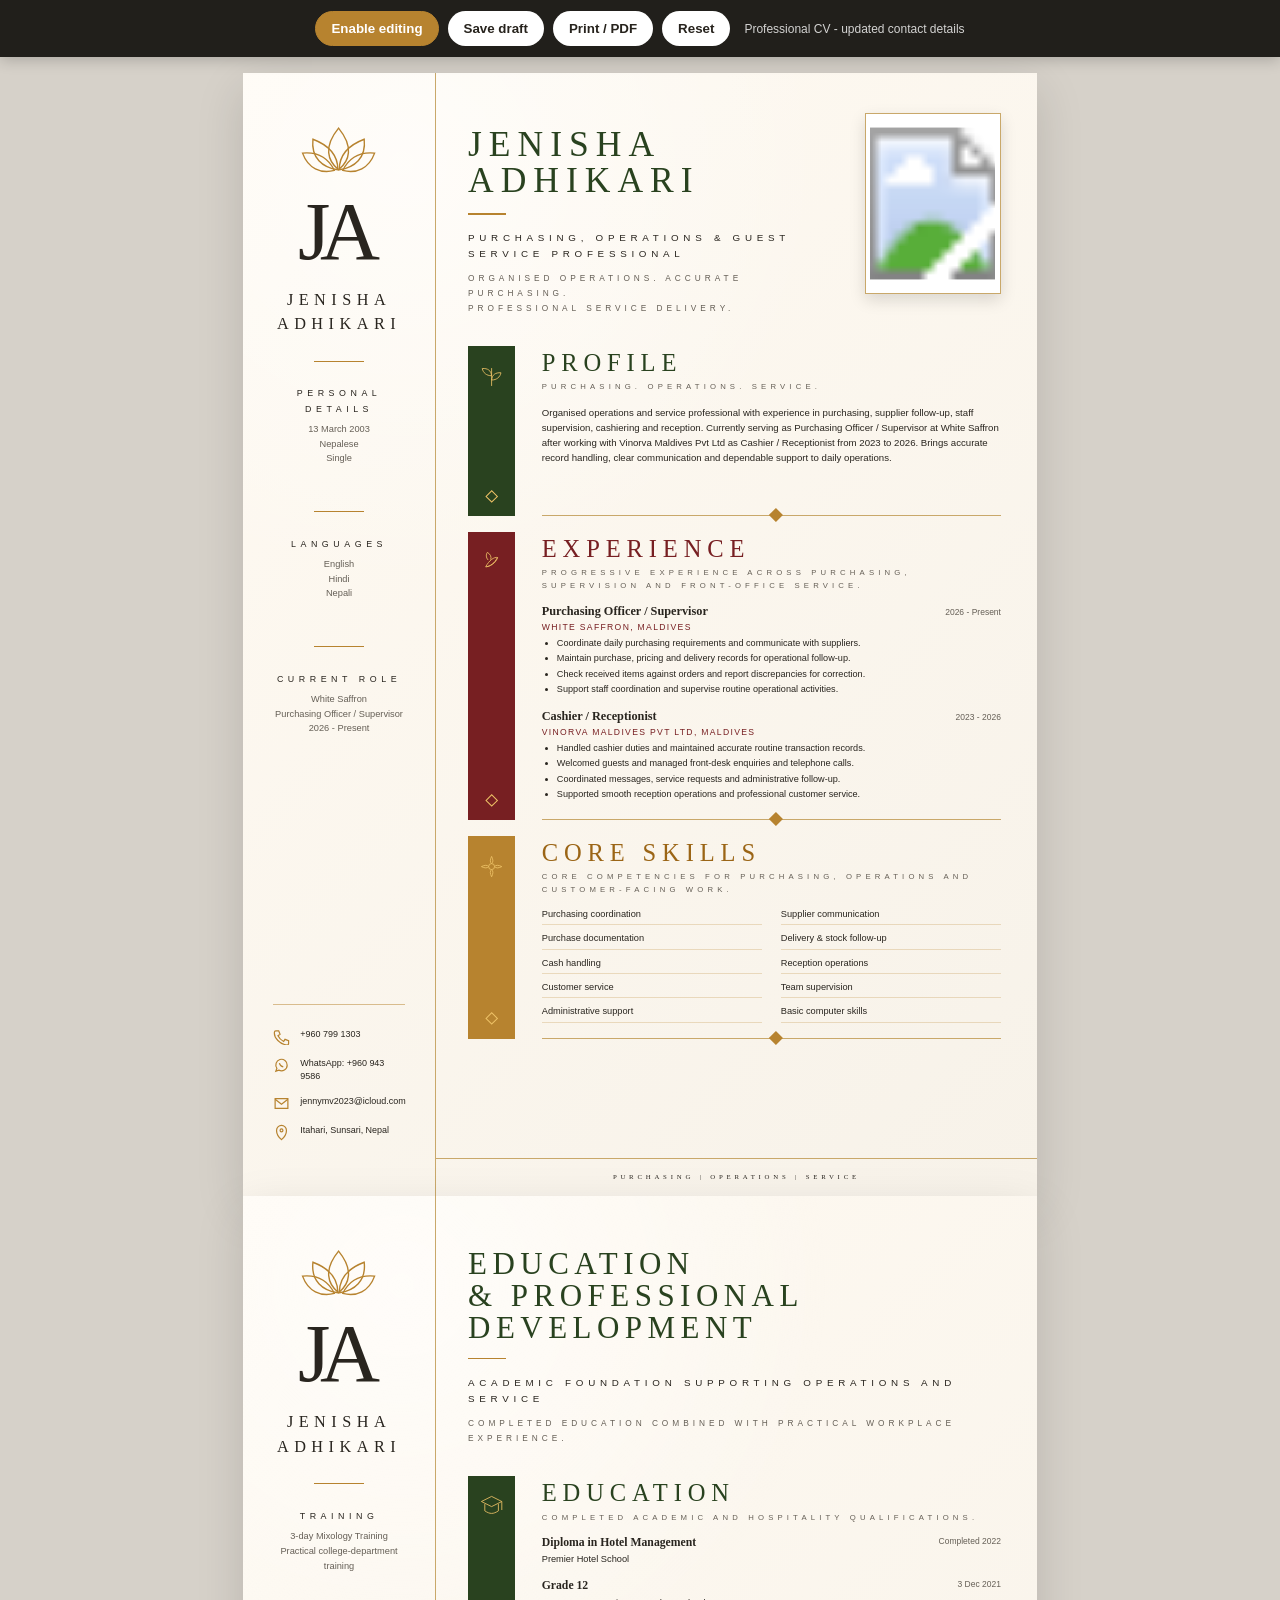
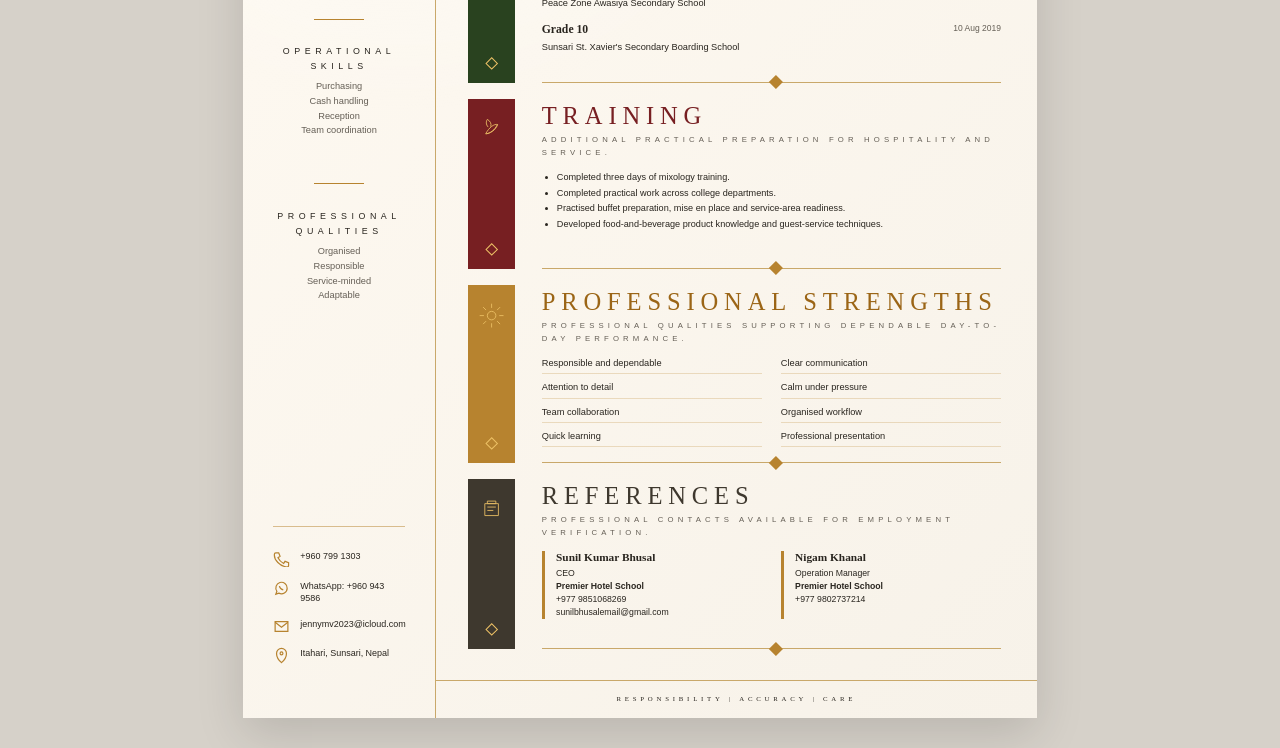
==== index.html @ 66d06be4 "Make corrected professional CV the only root site" ====
<!DOCTYPE html>
<html lang="en">
<head>
<meta charset="UTF-8">
<meta name="viewport" content="width=device-width, initial-scale=1.0">
<title>Jenisha Adhikari | Professional CV</title>
<style>html,body{margin:0;min-height:100%;background:#f7f2e9;font-family:Arial,Helvetica,sans-serif}.loading{min-height:100vh;display:grid;place-items:center;color:#29421f;font-weight:700;letter-spacing:.08em}.error{padding:24px;color:#771f22}</style>
</head>
<body>
<div class="loading" id="loading">Loading professional CV…</div>
<script>
(async()=>{
  try{
    const files=['assets/cv-part-00.b64','assets/cv-part-01.b64','assets/cv-part-02.b64','assets/cv-part-03.b64'];
    const parts=await Promise.all(files.map(async path=>{
      const response=await fetch(path+'?v=20260805',{cache:'no-store'});
      if(!response.ok) throw new Error('Unable to load '+path);
      return (await response.text()).trim();
    }));
    const binary=atob(parts.join(''));
    const bytes=Uint8Array.from(binary,char=>char.charCodeAt(0));
    const html=new TextDecoder('utf-8').decode(bytes);
    document.open();
    document.write(html);
    document.close();
  }catch(error){
    document.getElementById('loading').className='error';
    document.getElementById('loading').textContent='The CV could not be loaded. Please refresh the page.';
    console.error(error);
  }
})();
</script>
</body>
</html>
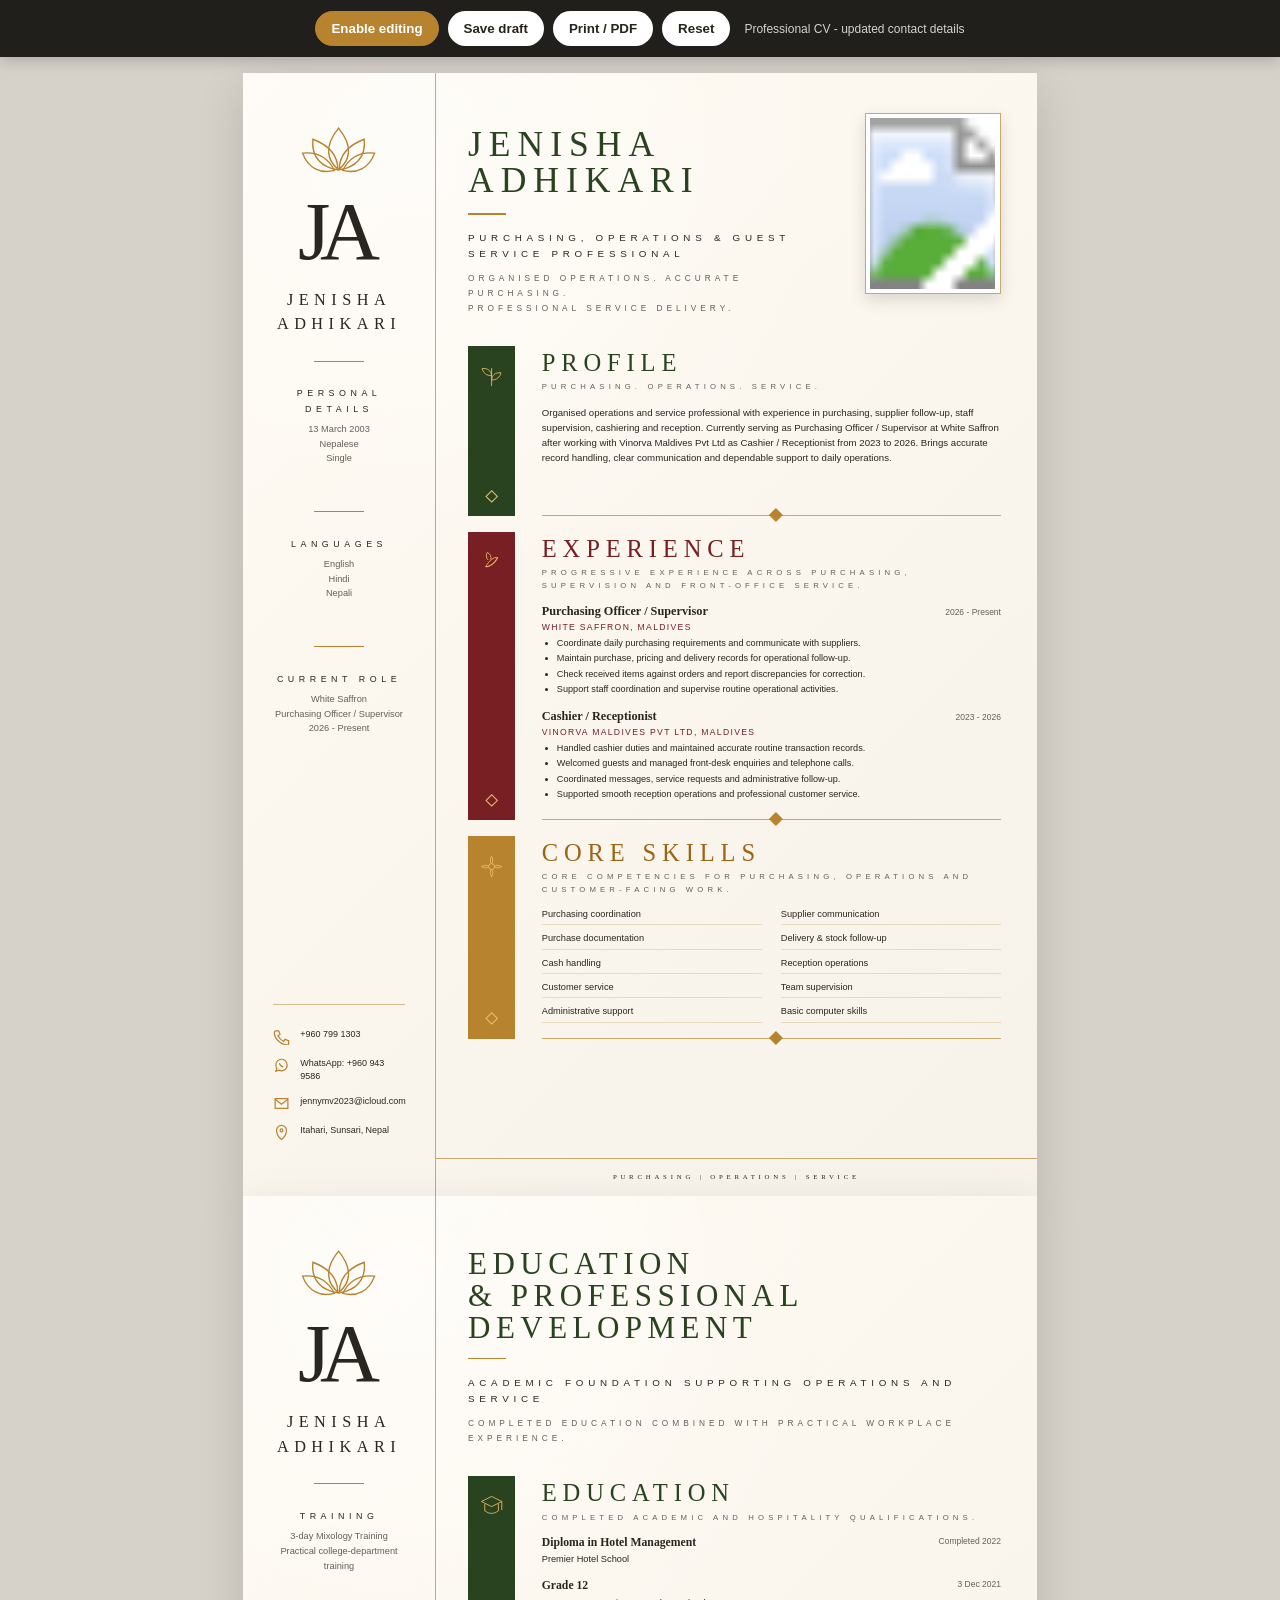
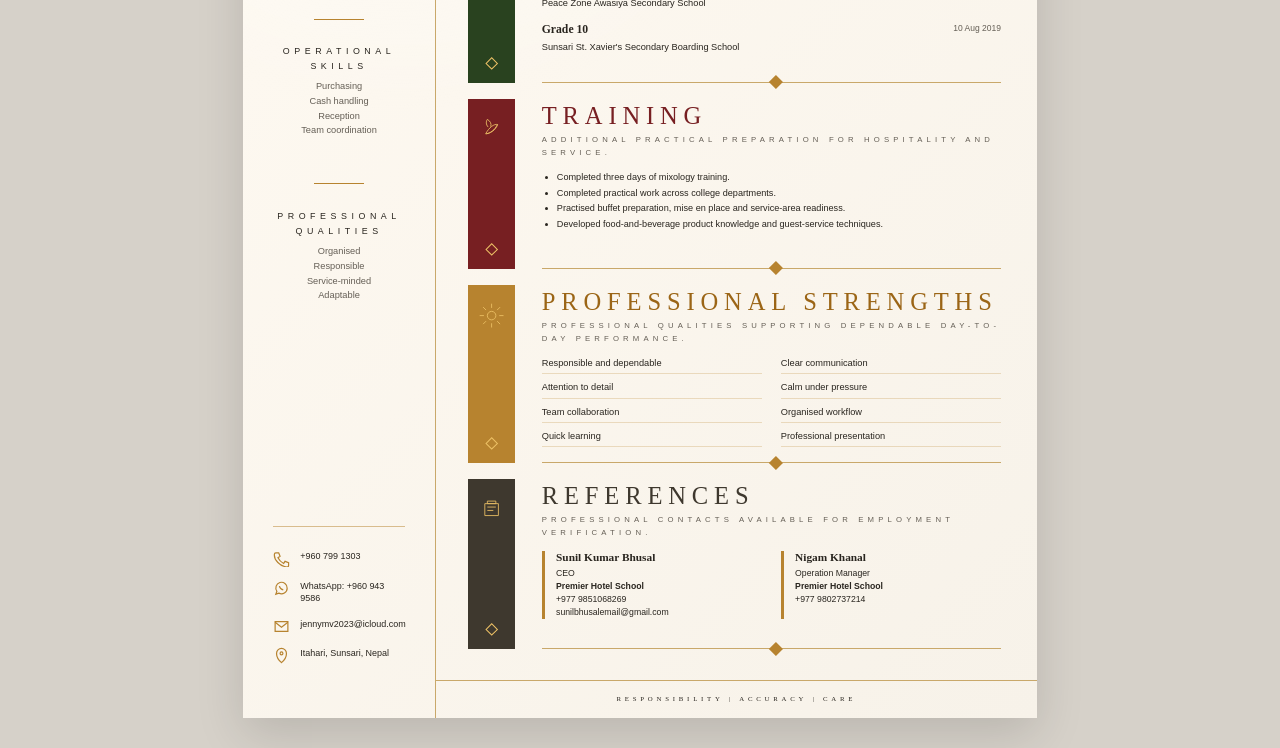
==== commit 6e6be823: "Force-load embedded profile photo in live CV" ====
--- a/index.html
+++ b/index.html
@@ -13,13 +13,14 @@
   try{
     const files=['assets/cv-part-00.b64','assets/cv-part-01.b64','assets/cv-part-02.b64','assets/cv-part-03.b64'];
     const parts=await Promise.all(files.map(async path=>{
-      const response=await fetch(path+'?v=20260805',{cache:'no-store'});
+      const response=await fetch(path+'?v=20260805-photo',{cache:'no-store'});
       if(!response.ok) throw new Error('Unable to load '+path);
       return (await response.text()).trim();
     }));
     const binary=atob(parts.join(''));
     const bytes=Uint8Array.from(binary,char=>char.charCodeAt(0));
-    const html=new TextDecoder('utf-8').decode(bytes);
+    const html=new TextDecoder('utf-8').decode(bytes)
+      .replace('assets/profile.svg','assets/profile.svg?v=20260805-photo');
     document.open();
     document.write(html);
     document.close();
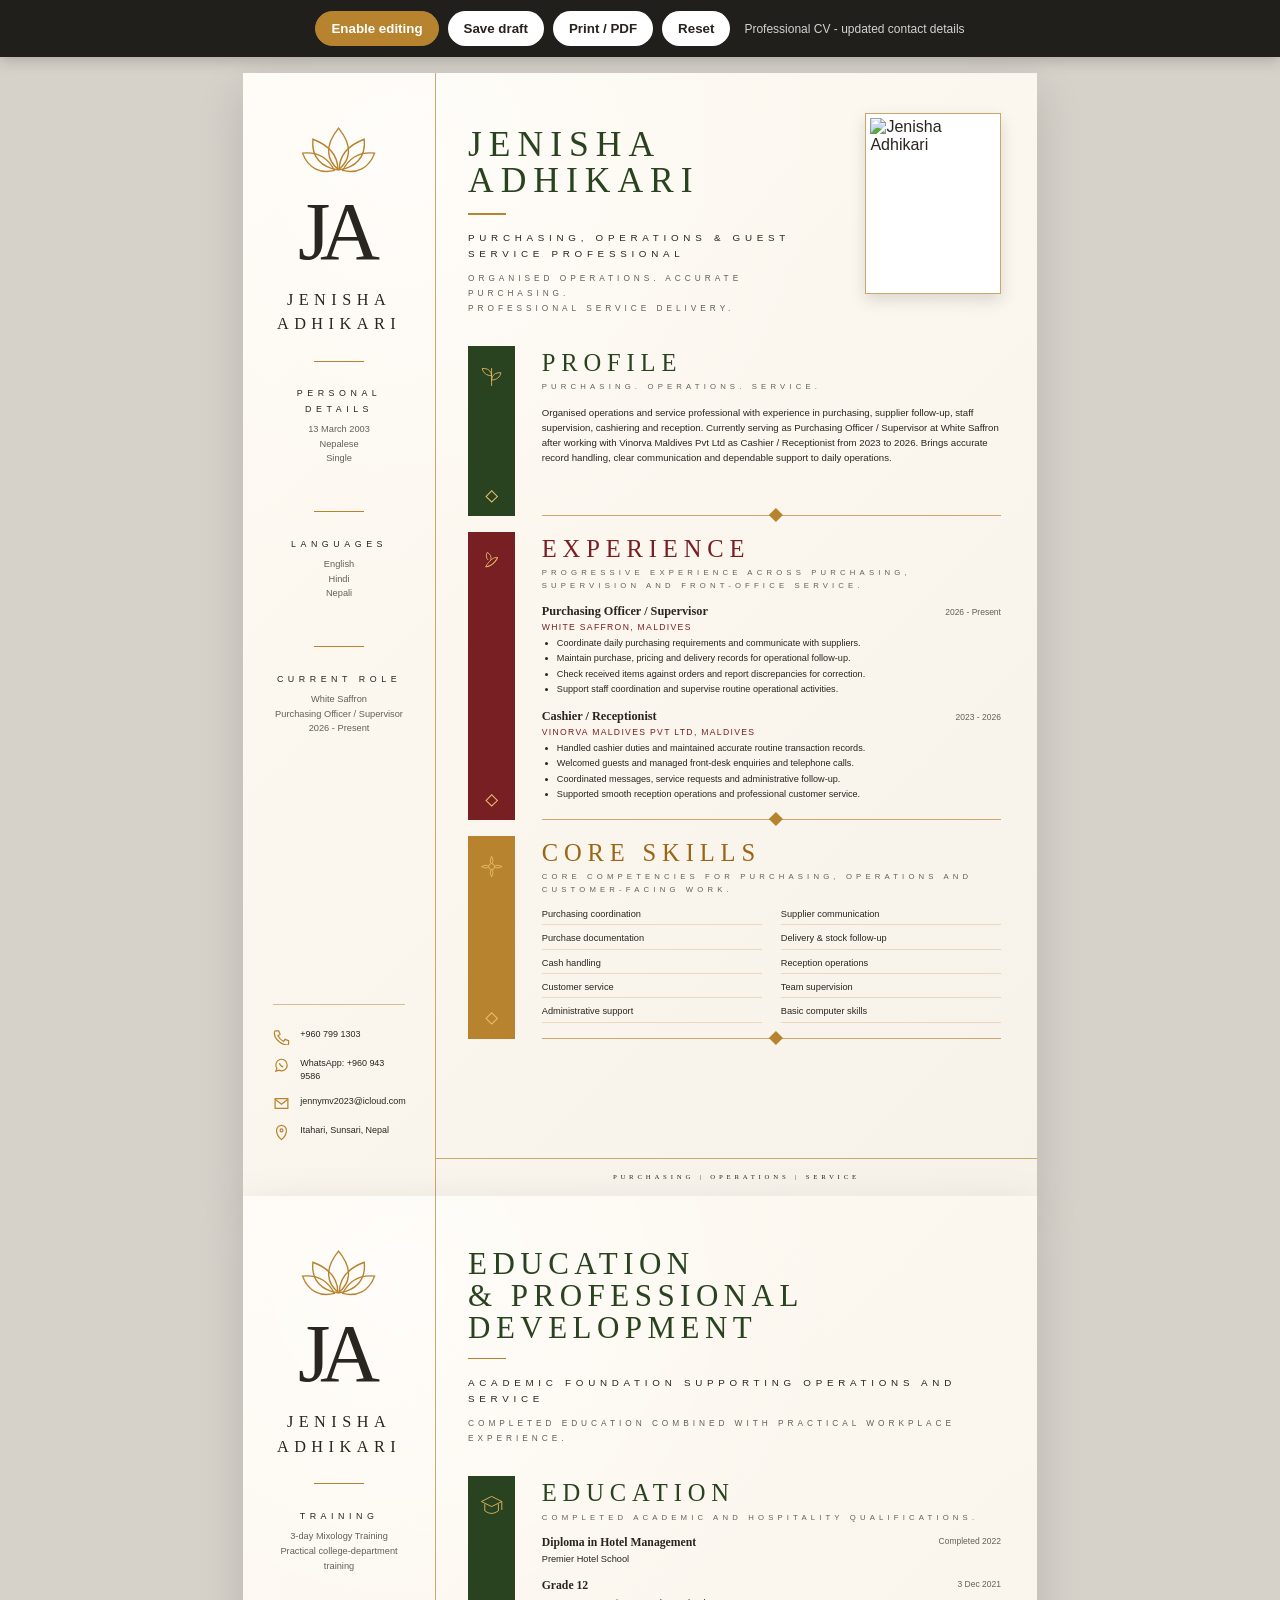
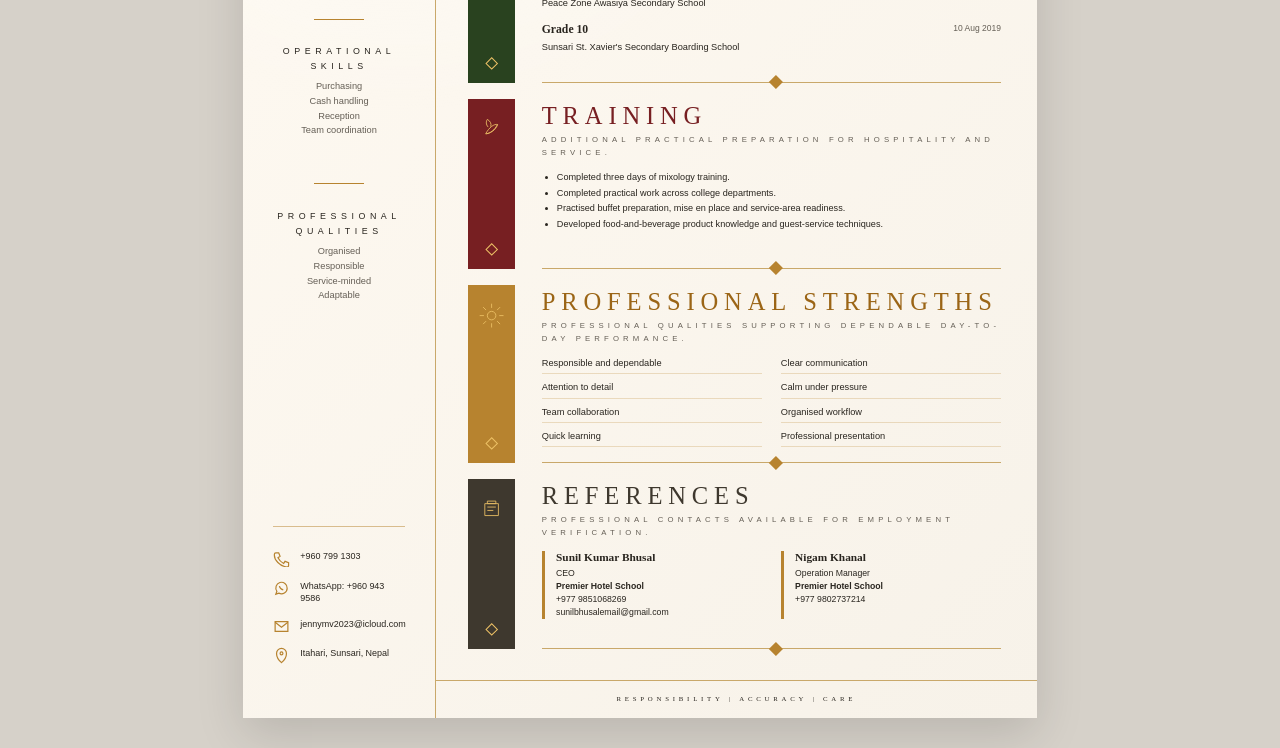
==== commit 36a0f3da: "Consolidate CV into one self-contained HTML file" ====
--- a/index.html
+++ b/index.html
@@ -1,35 +1,214 @@
 <!DOCTYPE html>
+
 <html lang="en">
 <head>
-<meta charset="UTF-8">
-<meta name="viewport" content="width=device-width, initial-scale=1.0">
+<meta charset="utf-8"/>
+<meta content="width=device-width, initial-scale=1.0" name="viewport"/>
 <title>Jenisha Adhikari | Professional CV</title>
-<style>html,body{margin:0;min-height:100%;background:#f7f2e9;font-family:Arial,Helvetica,sans-serif}.loading{min-height:100vh;display:grid;place-items:center;color:#29421f;font-weight:700;letter-spacing:.08em}.error{padding:24px;color:#771f22}</style>
+<style>
+  :root {
+    --paper:#f7f2e9;
+    --paper-light:#fffaf2;
+    --ink:#29251f;
+    --muted:#655f56;
+    --gold:#b7832f;
+    --green:#29421f;
+    --burgundy:#771f22;
+    --charcoal:#3e382e;
+    --line:#c9a86a;
+  }
+  *{box-sizing:border-box}
+  html,body{margin:0;background:#d6d1c9;color:var(--ink);font-family:Arial,Helvetica,sans-serif}
+  body{-webkit-print-color-adjust:exact;print-color-adjust:exact}
+  .toolbar{position:sticky;top:0;z-index:50;display:flex;align-items:center;justify-content:center;gap:9px;padding:11px;background:#211f1b;box-shadow:0 3px 14px #0003}
+  .toolbar button{border:1px solid #ffffff3b;border-radius:999px;background:#fff;color:#27231d;padding:9px 15px;font-weight:700;cursor:pointer}
+  .toolbar .primary{background:var(--gold);color:#fff;border-color:var(--gold)}
+  .toolbar .status{color:#fff;font-size:12px;opacity:.8;margin-left:5px}
+  .document{width:210mm;margin:16px auto 30px}
+  .page{width:210mm;height:297mm;overflow:hidden;position:relative;display:grid;grid-template-columns:51mm 1fr;background:radial-gradient(circle at 20% 8%,#fff9 0,transparent 35%),linear-gradient(135deg,var(--paper-light),var(--paper));box-shadow:0 16px 45px #0002;page-break-after:always}
+  .page:last-child{page-break-after:auto}
+  .sidebar{height:297mm;border-right:.35mm solid var(--line);padding:13mm 7.8mm 11mm;display:flex;flex-direction:column}
+  .lotus{width:22mm;height:15mm;margin:0 auto 4mm;color:var(--gold)}
+  .monogram{font-family:Georgia,'Times New Roman',serif;text-align:center;font-size:22mm;line-height:.9;letter-spacing:-2.7mm;margin-left:-2.7mm}
+  .side-name{margin-top:5mm;text-align:center;font-family:Georgia,'Times New Roman',serif;font-size:4.3mm;line-height:1.5;letter-spacing:1.45mm}
+  .side-rule{height:.25mm;width:13mm;background:var(--gold);margin:6.5mm auto}
+  .side-block{text-align:center;margin-bottom:5.5mm}
+  .side-title{font-size:2.35mm;text-transform:uppercase;letter-spacing:1.2mm;line-height:1.7}
+  .side-copy{margin-top:1.4mm;font-size:2.45mm;line-height:1.58;color:var(--muted);overflow-wrap:anywhere}
+  .contact{margin-top:auto;border-top:.25mm solid #b7832f80;padding-top:6mm}
+  .contact-row{display:grid;grid-template-columns:5.5mm 1fr;gap:1.8mm;align-items:start;margin-bottom:3.3mm;font-size:2.38mm;line-height:1.42}
+  .contact-row svg{width:4.5mm;height:4.5mm;color:var(--gold)}
+  .main{padding:10.5mm 9.5mm 12mm 8.5mm}
+  .hero{display:grid;grid-template-columns:1fr 36mm;gap:7mm;align-items:start;margin-bottom:6mm}
+  .name{margin:3.5mm 0 2mm;font-family:Georgia,'Times New Roman',serif;font-size:9.4mm;line-height:1.02;letter-spacing:1.85mm;text-transform:uppercase;color:var(--green);font-weight:400}
+  .hero-rule{width:10mm;height:.3mm;background:var(--gold);margin:4mm 0}
+  .title{font-size:2.6mm;line-height:1.7;letter-spacing:1.25mm;text-transform:uppercase}
+  .tagline{font-size:2.2mm;line-height:1.75;letter-spacing:1.05mm;text-transform:uppercase;color:var(--muted)}
+  .photo-wrap{width:36mm;height:48mm;padding:1.2mm;background:#fff;border:.3mm solid var(--line);box-shadow:0 1.5mm 4mm #0002}
+  .photo{width:100%;height:100%;object-fit:cover;object-position:center top;display:block}
+  .section{display:grid;grid-template-columns:12.5mm 1fr;gap:7mm;margin-bottom:4.2mm}
+  .band{min-height:45mm;display:flex;justify-content:center;align-items:flex-start;padding-top:4.5mm;position:relative}
+  .band.green{background:var(--green)}.band.red{background:var(--burgundy)}.band.gold{background:var(--gold)}.band.charcoal{background:var(--charcoal)}
+  .band svg{width:7.2mm;height:7.2mm;color:#edc166}
+  .diamond{position:absolute;bottom:4mm;width:2.5mm;height:2.5mm;border:.35mm solid #edc166;transform:rotate(45deg)}
+  .section-content{position:relative;padding:1mm 0 4mm;border-bottom:.25mm solid var(--line)}
+  .section-content:after{content:'';position:absolute;left:50%;bottom:-1.35mm;width:2.6mm;height:2.6mm;background:var(--gold);transform:rotate(45deg)}
+  .section-title{margin:0 0 1.5mm;font-family:Georgia,'Times New Roman',serif;font-size:6.5mm;font-weight:400;line-height:1.05;letter-spacing:1.55mm;text-transform:uppercase;color:var(--burgundy)}
+  .section.green .section-title{color:var(--green)}.section.gold .section-title{color:#9b6516}.section.charcoal .section-title{color:var(--charcoal)}
+  .section-sub{margin:0 0 3mm;font-size:2.05mm;line-height:1.65;letter-spacing:1.1mm;text-transform:uppercase;color:var(--muted)}
+  .body-copy{margin:0;font-size:2.55mm;line-height:1.56}
+  .job{margin-bottom:3.4mm;break-inside:avoid}
+  .job:last-child{margin-bottom:0}
+  .job-head{display:flex;justify-content:space-between;align-items:baseline;gap:4mm;margin-bottom:.7mm}
+  .job-title{font-family:Georgia,'Times New Roman',serif;font-size:3.25mm;font-weight:700}
+  .job-date{font-size:2.25mm;white-space:nowrap;color:var(--muted)}
+  .job-place{margin-bottom:1.3mm;font-size:2.28mm;letter-spacing:.35mm;text-transform:uppercase;color:var(--burgundy)}
+  ul{margin:0;padding-left:4mm}
+  .job li,.clean-list li{font-size:2.42mm;line-height:1.47;margin-bottom:.55mm}
+  .skills{display:grid;grid-template-columns:1fr 1fr;gap:1.9mm 5mm}
+  .skill{font-size:2.45mm;line-height:1.3;padding-bottom:1.1mm;border-bottom:.2mm solid #b7832f40}
+  .education{display:grid;grid-template-columns:1fr auto;gap:1.2mm 4mm;margin-bottom:3.4mm;break-inside:avoid}
+  .education h3{margin:0;font-family:Georgia,'Times New Roman',serif;font-size:3.1mm}
+  .education .meta{font-size:2.25mm;color:var(--muted);white-space:nowrap}
+  .education p{grid-column:1/-1;margin:0;font-size:2.45mm;line-height:1.45}
+  .reference{display:grid;grid-template-columns:1fr 1fr;gap:5mm}
+  .ref-card{border-left:.8mm solid var(--gold);padding-left:3mm;break-inside:avoid}
+  .ref-card h3{font-family:Georgia,'Times New Roman',serif;font-size:3mm;margin:0 0 1mm}
+  .ref-card p{font-size:2.3mm;line-height:1.48;margin:0}
+  .footer{position:absolute;left:51mm;right:0;bottom:0;height:10mm;border-top:.25mm solid var(--line);display:flex;align-items:center;justify-content:center;font-family:Georgia,'Times New Roman',serif;font-size:2.15mm;letter-spacing:1.5mm;text-transform:uppercase}
+  [contenteditable=true]{outline:.35mm dashed #b7832fb3;outline-offset:1mm;background:#fff3}
+  .preview-shell{width:100%;overflow:visible}
+  @media(max-width:900px){
+    html,body{overflow-x:hidden}
+    .toolbar{justify-content:flex-start;gap:6px;padding:8px;overflow-x:auto;overscroll-behavior-x:contain;-webkit-overflow-scrolling:touch}
+    .toolbar button{flex:0 0 auto;padding:8px 11px;font-size:12px;line-height:1.1;white-space:nowrap}
+    .toolbar .status{display:none}
+    .preview-shell{width:100%;overflow:hidden;padding:8px 0 18px}
+    .document{width:210mm;margin:0;transform-origin:top left}
+    .page{width:210mm;height:297mm;min-height:297mm;display:grid;grid-template-columns:51mm 1fr;overflow:hidden;box-shadow:0 8px 24px #0002}
+    .page + .page{margin-top:10mm}
+    .sidebar{height:297mm;border-right:.35mm solid var(--line);border-bottom:0;padding:13mm 7.8mm 11mm;display:flex;flex-direction:column}
+    .main{padding:10.5mm 9.5mm 12mm 8.5mm}
+    .hero{display:grid;grid-template-columns:1fr 36mm;gap:7mm;align-items:start;margin-bottom:6mm}
+    .page:nth-of-type(2) .hero{grid-template-columns:1fr}
+    .footer{position:absolute;left:51mm;right:0;bottom:0;height:10mm;padding:0}
+  }
+  @media(max-width:420px){.toolbar button{padding:7px 10px;font-size:11px}}
+  @page{size:A4;margin:0}
+  @media print{html,body{background:#fff}.toolbar{display:none!important}.preview-shell{height:auto!important;overflow:visible;padding:0}.document{width:210mm;margin:0;transform:none!important}.page{box-shadow:none;break-after:page}[contenteditable=true]{outline:none;background:transparent}}
+
+.page:nth-of-type(2) .name{font-size:8.2mm;letter-spacing:1.45mm;}
+
+@media print {
+  .document{width:210mm;margin:0}
+  .page{width:210mm;height:297mm;min-height:297mm;display:grid;grid-template-columns:51mm 1fr;overflow:hidden;box-shadow:none;break-after:page}
+  .page:last-child{break-after:auto}
+  .sidebar{height:297mm;border-right:.35mm solid var(--line);border-bottom:0;padding:13mm 7.8mm 11mm;display:flex;flex-direction:column}
+  .main{padding:10.5mm 9.5mm 12mm 8.5mm}
+  .hero{display:grid;grid-template-columns:1fr 36mm;gap:7mm;align-items:start;margin-bottom:6mm}
+  .page:nth-of-type(2) .hero{grid-template-columns:1fr}
+  .footer{position:absolute;left:51mm;right:0;bottom:0;height:10mm;padding:0;border-top:.25mm solid var(--line);display:flex;align-items:center;justify-content:center}
+}
+
+.footer{font-size:1.8mm;letter-spacing:1mm;white-space:nowrap;line-height:1;}
+@media print{.footer{font-size:1.8mm;letter-spacing:1mm;white-space:nowrap;line-height:1;}}
+</style>
 </head>
 <body>
-<div class="loading" id="loading">Loading professional CV…</div>
+<div class="toolbar">
+<button class="primary" id="editBtn">Enable editing</button>
+<button id="saveBtn">Save draft</button>
+<button id="printBtn">Print / PDF</button>
+<button id="resetBtn">Reset</button>
+<span class="status" id="status">Professional CV - updated contact details</span>
+</div>
+<div class="preview-shell" id="previewShell"><main class="document" id="cvDocument">
+<section class="page">
+<aside class="sidebar">
+<svg class="lotus" fill="none" stroke="currentColor" stroke-width="2" viewbox="0 0 120 80"><path d="M60 68C44 55 38 35 60 8c22 27 16 47 0 60Z"></path><path d="M59 68C37 65 20 51 23 24c24 9 36 25 36 44Z"></path><path d="M61 68c22-3 39-17 36-44-24 9-36 25-36 44Z"></path><path d="M54 69C34 74 16 66 8 44c21-2 37 7 46 25Z"></path><path d="M66 69c20 5 38-3 46-25-21-2-37 7-46 25Z"></path></svg>
+<div class="monogram">JA</div><div class="side-name">JENISHA<br/>ADHIKARI</div>
+<div class="side-rule"></div>
+<div class="side-block"><div class="side-title">Personal Details</div><div class="side-copy">13 March 2003<br/>Nepalese<br/>Single</div></div>
+<div class="side-rule"></div>
+<div class="side-block"><div class="side-title">Languages</div><div class="side-copy">English<br/>Hindi<br/>Nepali</div></div>
+<div class="side-rule"></div>
+<div class="side-block"><div class="side-title">Current Role</div><div class="side-copy">White Saffron<br/>Purchasing Officer / Supervisor<br/>2026 - Present</div></div>
+<div class="contact">
+<div class="contact-row"><svg fill="none" stroke="currentColor" stroke-width="1.7" viewbox="0 0 24 24"><path d="M4 4h4l2 5-3 2c2 4 4 6 8 8l2-3 5 2v4c0 1-1 2-2 2C10 23 1 14 2 6c0-1 1-2 2-2Z"></path></svg><span>+960 799 1303</span></div>
+<div class="contact-row"><svg fill="none" stroke="currentColor" stroke-width="1.7" viewbox="0 0 24 24"><path d="M20 11.5a8 8 0 0 1-11.8 7L4 20l1.5-4.1A8 8 0 1 1 20 11.5Z"></path><path d="M9 8.5c.7 3 2.5 4.8 5.5 5.5"></path></svg><span>WhatsApp: +960 943 9586</span></div>
+<div class="contact-row"><svg fill="none" stroke="currentColor" stroke-width="1.7" viewbox="0 0 24 24"><path d="M3 5h18v14H3z"></path><path d="m3 6 9 7 9-7"></path></svg><span>jennymv2023@icloud.com</span></div>
+<div class="contact-row"><svg fill="none" stroke="currentColor" stroke-width="1.7" viewbox="0 0 24 24"><path d="M12 22s7-6 7-13a7 7 0 1 0-14 0c0 7 7 13 7 13Z"></path><circle cx="12" cy="9" r="2"></circle></svg><span>Itahari, Sunsari, Nepal</span></div>
+</div>
+</aside>
+<div class="main">
+<header class="hero">
+<div><h1 class="name">Jenisha<br/>Adhikari</h1><div class="hero-rule"></div><div class="title">Purchasing, Operations &amp; Guest Service Professional</div><p class="tagline">Organised operations. Accurate purchasing.<br/>Professional service delivery.</p></div>
+<div class="photo-wrap"><img alt="Jenisha Adhikari" class="photo" src="[data-uri][... ELLIPSIZATION ...]zzzzzz7ZMwZJfgSWRbN31wU0TTzzzzYCB0kS3H7b0nHbAjWGxrgGT3TzZaEn1Q56HG59MPej6MAS9n3EML4fGV2XLGPm4A2srNlAKWjGlCV1aHX3EHNuHOhjJrUGQqAAtkjhG14mE0n01KSeefrcmJt9G8/niXmHgTHHkFQsB5Uf+KgJYPVs8HHnG1AgGnk018lQo5QcpZ6EM9WnW2GGUU1n2G088+ZbR/VNiNN8Hx0mX3//EACARAAMAAgIDAQEBAAAAAAAAAAABERAxITAgQVFAYVD/2gAIAQMBAT8Q/wAeP86Z6OGhK0hHn6E+vx41ohK2JNDQgkQrGk9i3yhjR96VcFr/AHKkJiQwQ2PBY0fdV1i0tjXsSoSyUWN0VrZsUkHx2pBDXsQhJEJg0QgljVo2S7K1ELY3GCXg3hrB/[base64]/cww2MaIcwGzg36JDZWY3Xe9zQQnhi5R6B/YR06NCY2Vxpfh4GFhYYh8F7/Ck3ogiGqSYhBkF4Pv1ItcjWISxTghEcYRYbtdqFIEiYuE8oYxo9i2HNH1oQhoQy+SwyEONYQnjPD2hDWJ4rExBpHhOiIhBUJ4fhBLFHhcnrti78SEIQmG4T+3SvFo6jkhedGyf08H1XHNPZfhcUZSjZNBb+BHBPaFh4RSYW7/E9DFCrNxILXz1f/8QAIBEBAQEAAgIDAQEBAAAAAAAAAQARECEwMSBAQVFhUP/aAAgBAgEBPxD/AI+PrqE+zTxCfv1HMDWXvUrg6n/OMRs51AGnnXDZX1BEA8G0iQeuAt8A083RiGHVqwe5B6ndhFDCe5P5erdb5fYjPU8rk1wIKaHoyZ6tvIWE9F7Tn47DKP7PTu6eT1h1e3JLOGWch6vW9N8npenBssssssk4KHUcPI+pe0lphSySOA202iw93rl0PIezL2Sl06C/iv1k8Nk/keheytfcB23aeQr1mh9yDvkYN6tjuAe4z9wfk9upDU+j++QChnmL2hhHqF/bXomOoRlSVEwYDy9B/YdyXZwExepWyHdjf55twhtnjbCOpR3Me7AXz4Rt4LLGy23iMPn6+QbH9zxAhsxYBBhnnAY3RcBB/btKFpJBdk9v0V3s4zh4YdH8+iuWjSMXa223Y/3gu3myMa34z2DLnXHdqxd1et8WXXL4S23vls+Awyz6gjT5Bt0fDLRJ4DwHA3cv5b8tukx4d57j8c+ZsMiR4JZxnyIN6u2fLqZ/ON43h43eQ4g8uhjdZZyfAg5483ZEllnGWcBbxmcHmzZtj02WxznCZn0hQZVj8DiA/ni//8QAKxABAAICAgIBAwQDAQEBAQAAAQARITFBUWFxgZGhwRBAsdFQ4fDxIDBw/9oACAEBAAE/EP8A+Z2QqyHa1CL7oUfWNhLYl+YylH1AUgcm/wASyX/i6OC1aDtlzxActoDnt6gKSZegB2MxTfQyPLs+ZUKFECBnVn8BFduZdjFVgp5aPtOZhm9vsxc2LsCdXdx0LO9D4YcIV2VfD+JT/DXLmc5haoZgRNmgxo1s31LpDWuD0H5hleQ2fiFbvwVAhMOVn6ErFbmlB+ZZABurwNG1yY+0ONf+GEg6fPtR4SjsNeYACOVQ8ZyfE4EYWN6P7QIEyPJL/wAFfiVgi22XnqAG1bUg82Qg2KKr7fzEUgftCb11vhe/c5ZYXa+7GAsd2iEgF2KxuUVA8n8ESCm3Jx9Y6rSAbV0XHfCmk/klkeopp+e4WJtUwfJG0MJ1U66SEwACqLt8kpMGGI3Q4l/4C6PUdvlspfDY0D/HJBXBiqbfnfuC4V2hUj3C8P7lbUKyMUZr8y4TVDBFFsvVstjPvRFDhdAz/Mt7nofmHFI6M3zKLK8DA+agh+0t2zdGfhiM0umoRjrb+JZOYq6+kYT5H/MMCZHDYHpOTwweOHmn8Xp8f4BmjQHYphej+Y6KQ1WnxzLW1mgY9WV5GmBdocAg+YIlYAdiu/ETJQcsLqrYda+5alb4vrzKn1CNe99015Y6qN1lUtUFcBmdTpNgRKUR2VCwPxiWLS+v9RRFw9PzPuBNkC92v+3DQoOOPQwQQqRniIX+9PIgoeVr+4/tleAHcXCnYofPMURk5yfSKtmONESvYN6frFsQhxskyCItYVLkUjFXx7gnFNYjAW2YI69XuBtqmM2UfARNyV8IQBH8GJou/WDGuAeSkjUV29kBxbfJKLHPSYoFzyeo/MazOZUrauUdL3L/AHeoP4qXC5a7hy3zOQ+IHMAbaeyUK7ihKn4iujmRdfLiIGuhdVf98Q6l9BVTC5vC46IN3BcHaiO0qJAoVtlmAtdxLVQWtvROKfgqF2vzSGWn1ajYmDZuMCqV2Yigq3vKgWl08rv5ltb60H9kRpqHwvcqGQYMrcZtnwen3Pn92VQHTzbz8S83jyZfmB6Pq9/MyrcYs/58ssyOgc/MRsH5NS2IL4WzHCetRYR55Lsl5yvdspWAcdxGw3KtPUIlZ9SmNHxp8wDsQ8Y3Nd2vwuNaFuRGXqbE3GaPuuc8nOwTDEcKKpe35v8AEC31Ln4jMSrzV5ImwWByhs9OTxMGAT8APhv90zu2fOBZfx9IAdhk59uiGsQeBr4I2zZmF/HUoEKc+YPC0GcRYprVZgpVTzDCg+0oKy9NVEhYVe3EFfgYFCC1VXyQFJIUxIHwQRhT/uZyA/Eyi57hDA/EEcJjVXAvYF0hU74epoqgOGsMsjgne4M9Cn8xr2w2PPZ/2YJD1ybV8l/P7hiE0z1BcfVSe84DwQtGeycniaLzK6lChVutofYUZBqGAqvDAsvMBoG3mJclPMCFfVBzZF21XcThVhEuYcKpeJQH/wBR5h7alIwMzNpZrmGcy+qIYcIrayy41K2ocCCtG7wE+IlLHg546fEvE0KuGtJ+5dALZ+z8zCVQPp4jcF/MpCrau4AUHfxGlhuAMP0hd1U4e4NckxXxG3FJm5Y6v7TpDcAWiVtsGFMxQ79JUNX6lqYx5h4Q1q9zw2RA/E0PslkVj+IeIp0Y0+h/UPzphOfiW+gqa2pfCZuCASk/b8R6gcDuv9EIUt02yptbBAUAo0yoV6mdu41WT3GPB+IvRuFW9RtbzF3rPqJx8TBzheO5ccjXbMacRN0EaOEUscRop2ccwjVxQ7trUXOMdSmRJY4jqjnJFyHPx/qI+QkHdbP6gcU2Dw1n9wymtdOtoCuS05iA64ErFavVQVQ2Qy1A4xtndUI8/wBwdVDnEZtWFwXT8wNVb8RLRmIvEz4rzB7xwzEOS/eJwqfiBlsXHHrqb6+0ey+oEaxzbqOIGDf9QAbsNYNMwRQJ4NcetRlMoBf7fmM0zJTor/kjjytTWbeoV39eoETUwa1LE/MDVlSwNUcS7IxLTz6mJCirCBChZt/MqL+0yUYalPnUaGncySawR7YyS+8U6uAa3dTw6mPCX4Nyg1BuB4izsXYeyKccDo9Jr6/n9xzMFrZS6v8A8IE3wNYKCAh0ZTj1Hq3LLn+5RMa8XOCg8sIBfzUTlvPETWo3chMQKPpG9UamK5YqhN6moWNB5j13MFJnct1BF/4jzSE335mZR9ZQNecdQAE7oeOZWEqVuT81+4Y1TJZNiTJroAH5jFst+4ib4Kmiv0zdvM1/xNGKINlMr4joV5j5owVqvURuplQMQOYFYV16ibxgnk1AIa6gGIm8Ex1DgNh13LgjbqDa675/cTKiAzXin+mbQgHGuV+5EpC6KPcDA3zKWH2grviEvn2wtnz5mAs5gUGF7WAVZA4r6xAvMbBr2St3xGjX2qJ9ECmV3CQPsnxMB5qpQXKWlJUu+Jz8xkBdFw0iXs8MM6kG2z/c/dX9dbQDRrn+5hQSi8cMqVgxmWeM2glGGwd3iXN9niYwR2EBMHQuY5SDoZpWpZVVbpYSNyhn6HcSxoXuKfMbbVo6lLByoc136iZq01al+JdUOLoR6xzHxDWFteO/qQK3QJz8wOsJZTUvInuaHZVMFqoT9YhW45u0X9Av6wCWZHn9xVuFoCnco8M5nGscXCthtKcjNS9XBdByopPtxJqy2XU+Ar7xoFXZu+/3gK4PRaCOaZMNfeVzW0tteEmyq214/wBRrhXK57hcTnF3MGuZnUyk3gDuoSaVc07lkBZtSjhLyKfmZd8drv8A3EBpKpDj5jN20LF+SJAtqmh3+hhCyjv3KRHo1Vur3imAQ0fuHYqbmFvn1X3hBBIdF5lEVkos6ZlMWA1W5q1XasqoEO2UOy5fQTDJkbC2b/8AIz4l0XbHkrHvJEVQXBvjMuJg5phhSiV3n5gunMEXcALX0R9oaNAWvEb0GDa1eCj/ALMQ2eK1b0/xKthb3jzCNhOyAalDHxCYqNcaIMptHJFWcYFj9yUbf0qSwKIY8g/zCZTKqONx7TNRAIvKlgWyqZNW3OYo4EWYF01tlZDLAJANpY5/uMTAqr5LyrZcD9gBbIa6LuPFufGopAcRaCxRaoJI4q4nQYZI8bZYZRIiBYnHZjmW0VdkHFhr1KAiXnbRDkr6MoYqMobvqd7jC0dJGbg6px8BC9FqVuKGlUvFv/sYc+OPFP2v9wxhaJvvA/aoW3RY+JdCKIfWMVTUQZL4seItMK09zINBVjL3CDlRj5AyDr1GGTS42bVuFlf5AkAY3OApSG5jO4hDFpnxMq83KhCj1qVC7IaGPVD2QyrtLQmbDuJf+nI6LwnUOCJO8VTRCYNVRlOgOImVVt8MoBx1iCgOp6QNTf8A3+YFD3/Lb9K+v7m8gjTxW/tcqTgqfMcRxYVDWUwUblx3xCbj3HKInwIoqooStaj1EYZRMKhFTFH1mwMvDl3ER6IlH8Q6q1pGudwVeAVgae4eljuvxFQpyjQSXNjmyn7feIuEnDmXoHgNRB/SSWnT+YOFTY85fiv3HENnX/shuwDB3MXoN08ka7xxMGN83Eq9QTAOweZ2Ez6lAAXqpSUfHUO9fMqgsuMqC7qHbiMJKDT3KXDniAVo2X/EPgZicLhrojd78RTEocY7lprMQhdlTEDUIPNZ+/7kSrCk7JwlC62OmECBimDfcozxKBRjzE3qKtE2meL1bDd/Ux1gK9y1W5dtfqVptiZ8sbXzFhqYsVfidqDmMG7gLggTiGXE2cQp8S9rLoxT+2j/AM/dnQYqPf8Ar/FwheYMkA+ppUtL+kSt7+0c838zhb5IddHUKoyo4VbWZqFsptuZ2+e+IoOHEQY7VzMDCuoLhfzLTijuLiSEnUQaiU5mohJ/xxn5/d7AQq6SAelGoF3ncCjEQ53HgtJWIgc4lByTGkmVDEzPi5q1azkF+YJEyl40/MMVVJhjyshxLWBkccSqYm+mkjIpZWMxhq5W+YsvUdwpWOqD94hgZUwjlPiDBK5g2zEcu4YrBe4AIcFcQARZWEaSVC7O+YhhH+IIXK+IQ3S9QDRVMRCGeBt8RlHOZS4wcSrh3CR7I7LTM3ZmDc4vPptn8HzKr95vr4Ij9ZTREA56faoCED/mOqgINcTPbMLCWdS7472cMKQL5tl4NOLAhXnn1BNryVBwF27itrr+JnAqpTr+Z5LgDuOAvcufEThC+pf74wG6Ke0x/UG8Qc1KXdQqGWZcF3hYWTpZ/U4uNMFe4GzUsaDjUN1h7YWYRg4rjqCc46jQo+JkF1LoS2UuKWkI1j2Cj7r++qCbXw4fxKoaxB7hUmXriZtQxvcANLnxK7WIcCudEctpA2+MowrVVOzARZQZ4gqAH0wjtiDMzlMTWb/f6C35/RFaMq0BzMWgnh2y/e/3xkgUHYxf11PZwxLMYg4/RsFPUx5py0TdCMj6GPvl6Wn18jUNAPuDwK7+JYq1VauU2hd8kSxx8m/tBjeV+InzmzdRNs1VkWKI4I+cAbvg+pfxK/ftnRaDO6vfJC2blnuNxFi4wQKF3zHg50eJbGi6TD7ZT5FxkJW2N8VNt1Q6ynlYepjzDXxyg+ZnL5TmET1LIZr3C3TwG1eJhW5Ltfjj/AnpwW0Ko19L+YbzNt6iA8yyiVQYsBHhMT4oTJ9ItabhWoAyb2GF62/yspnhwYGAhw6ICAzXiDXDD5YBzgjAsLE2fybx49yv8CsRwWFqvSC6dyvDubyxiuuJRcIHFR6LMWtErbWpsxHqoIhBmBfqOdh8vFhvwfvAOv8ABUC9B82fmX+4VjxDUDnFeb+JjtxLNDcUncBe2Yr2Qiu31FSq2P1mnjiAYnBeYpt4lHcq/qT+f8Ggev2j+YAlpiI1nHMzBmCKuIsvqBjPzCsF6iHnUQniCpMxRaYK2kzps9RS23PQQmHFfop/gTB/[base64]/mgt/zAyrJwTGqIayfpbFwmu+5YU5huksAS4CbqE8HmVcFwB/SUeYNMAEAF7epQ0+gmak6JR6hNvoyRwLp9sd94F1ei6eWphLsOfyKfpf7G5kedBgvRe4ce8Flniy30DzDC+qxo7FG3ysRrF2uX2/mBAGIpOvdylKPKuZV8Rg57hhq7ix1iVXJTGwqVMoqBxHXqUqC3imOGKTqJNYmXMr/5ArslK4qIHd1MBZXrf6QpmSZ2CGrJ2QnI6wdCJeeGX+UFkeGw+7+Y8YpUCsvMzZiKV9MZUyU5s3TyS/8A9LlncuA40HraaHwozMvwAMOLtwvRzOeDRR6NHGqirzslBV+phy+plar7ws0UyftGkrfUwjHELGyUnfuPKCCsalILY74lVqK3q4GckSuAiPDUbfqQ+8MxeZYzwwzRg8IwrD0BKaqvsgRYp57AwPDKmesTO6NnWZoWET/JL/8AxLsJVNAG1mOEuI/co9HzC6NlPCQy/KxlVnlY5S6lM38wsmpbi7PiVkoWc3aplywM75hESr19JRCU2NVC5iHhiFM1CmeJVGB/3D0m0qmVk/QWNR0lTz+kZhxB1MCR1mPEEQjWZkLx+aRVydbuKinieVaGHpMHshyBRd8jb8LPU7z0Kns2fMsZf/yaL9rl8ByvUIXGgaLtH+n8xG0p4dSlRw58RyMTJi9YgvNRPQlbysCI5xmPmaXqogXn+pd5uZvMd75lxDqNHETLhByRQ1iJiFmOfuU2wKg+ZjFxBawW5mDMysCsStiZljqJWZaYlGADJwAE+lwaeSLXKRecLcYCljvrG/mANW2oK1TD7T6RXQUvV8bM6zb1Aggjyal/qWqnMP8A3MvP2nexKvcWwy1F7uek2zwsvjEA4W3qKtfeC9kVlaMnD/xCGCeJvEeacjMIQk2RnOo1VSlPUWCI+JvUX38QKzKJWZocQhTEx5SN1FDiK9iQs9yhaMOemLKVmMrU36rMSXF58zLwnqecLChVQpmL3iLx2t6OswfFPmeIUV91P4WJCLdzdLzKRGzmIpxdy8sUrMXOJl9z/wBTXqHnU2xEpyzA4L9xTRUApKBXfTGj2R+CBBEdJAVbOBMuoCVdyvLKK/E7Qw8Rbo+xL6j8kxVFGx7jdtzM1U8/1hTM9yVkH4gDm6eZbK6gOrzAs0HrsFCZrQwBgU9xey/[base64]/vKs1Lt/[base64]/wDsGCZzHMTs33HDmIWaZTzEpc/Mc6hkNQeCGCHucY3NMpwRurqM5IsVrF5+65Wifqwoq+IBhn2dSj+4tdxV8xh7JhOJYZMIyFsuCcueowNW+4K7snhOp+k0nrTMGssaVQu1gs6aHiO81Xdxbz9EUvOGWbEuX9u5eMT+5zNziX3CzMH1NUMvNfoXLE6ldRm+Av8AQfdTVZh/P3jQtwF4xKIUtXxp8VEU3qeXIw6FxK4D3LRADKuiVQiOZaOQIragA/[base64]/E9n5j0wGY7sOFd+h5goW13fMW2xzHV8xbxU1NTfmX9Zbhl25mPrBTlJ3c6qGGZd+I6zubdQy4+k5lFqXXFwK8fmOPEGqtxLp49xfj8yic3Bs8QQu69wb5qXe3MbFrFwwcucP0FS3DiFGJvYQsvfnU9HxChAwrPqJ5x8S7WrnKbIPOZc/wC3MBrMTN3TDFNnqMTA7l16mNRHbCTu3cUrfxMnzG2KqbqfeLUv6Rl/SXOoPv4gXpr3Lg0br4ieMxNSqvuPuP3nWo1V9R/6595dy2tsttI6pxEw1/ELPBDGJbuiXonw/D4fmeME5lY/clHPP8RK9QteJbpKbiqlUcDN8z1mcl0R6u/XMt4IhXfcd1AJQIFUWfh5iojsV2sW8mp2Q+I2ZWya4Jd7l1x/8LPOpeWfMxDQViGDVz5JtK9yi7jRqO0TbEw9TZHLnUvzUvn5h+mLzHe/UL4mDLbEHBWd9Q0+DN4H/OpQBYhplXmz5lVlhelXK7iofyx0cEyG/rA9wx68QeotzsuJmNhZafZR/gY9tt23e/rHGbxGxsfcu3E/iai+P0uoUQ5nuViEPcIZ1mGmXMxLmq94zKAtZY8qhrWZRjPxGNGC9cyr5+sMl8Tfcfc8fxDMxyQ+0ExcV8fMT2Kr60P/AHBBSGCOKZWnPmApvHESmtQDqNrWoYNddzIAtnxmJmwxKtbx1BDNQDAZLDxlqRl8EWw777ixcNcxyscTmfmc/wBS75ily4S+oKOJm2dQ4tlXV3KPVQoINhbh+iYquotpxGi6L+8cN4i1WpvjcXGD9P8AvcxeSXnUMTcDG6JZigzB5dQBwTTsSr3z/wA8zRt/[base64]/Z"/></div>
+</header>
+<section class="section green"><div class="band green"><svg fill="none" stroke="currentColor" stroke-width="2" viewbox="0 0 64 64"><path d="M32 54V12M32 30c-12 0-20-7-22-17 13-1 21 5 22 17Zm0 10c12 0 20-7 22-17-13-1-21 5-22 17Z"></path></svg><span class="diamond"></span></div><div class="section-content"><h2 class="section-title">Profile</h2><p class="section-sub">Purchasing. Operations. Service.</p><p class="body-copy">Organised operations and service professional with experience in purchasing, supplier follow-up, staff supervision, cashiering and reception. Currently serving as Purchasing Officer / Supervisor at White Saffron after working with Vinorva Maldives Pvt Ltd as Cashier / Receptionist from 2023 to 2026. Brings accurate record handling, clear communication and dependable support to daily operations.</p></div></section>
+<section class="section red"><div class="band red"><svg fill="none" stroke="currentColor" stroke-width="2" viewbox="0 0 64 64"><path d="M18 42c8-15 20-24 28-22-2 8-11 20-28 22Z"></path><path d="M20 42c9-2 18-8 26-22M24 26c-6-6-5-14-2-18 7 4 10 10 8 17"></path></svg><span class="diamond"></span></div><div class="section-content"><h2 class="section-title">Experience</h2><p class="section-sub">Progressive experience across purchasing, supervision and front-office service.</p>
+<article class="job"><div class="job-head"><div class="job-title">Purchasing Officer / Supervisor</div><div class="job-date">2026 - Present</div></div><div class="job-place">White Saffron, Maldives</div><ul><li>Coordinate daily purchasing requirements and communicate with suppliers.</li><li>Maintain purchase, pricing and delivery records for operational follow-up.</li><li>Check received items against orders and report discrepancies for correction.</li><li>Support staff coordination and supervise routine operational activities.</li></ul></article><article class="job"><div class="job-head"><div class="job-title">Cashier / Receptionist</div><div class="job-date">2023 - 2026</div></div><div class="job-place">Vinorva Maldives Pvt Ltd, Maldives</div><ul><li>Handled cashier duties and maintained accurate routine transaction records.</li><li>Welcomed guests and managed front-desk enquiries and telephone calls.</li><li>Coordinated messages, service requests and administrative follow-up.</li><li>Supported smooth reception operations and professional customer service.</li></ul></article></div></section>
+<section class="section gold"><div class="band gold"><svg fill="none" stroke="currentColor" stroke-width="2" viewbox="0 0 64 64"><circle cx="32" cy="32" r="7"></circle><path d="M32 8c4 8 4 14 0 17-4-3-4-9 0-17ZM32 56c-4-8-4-14 0-17 4 3 4 9 0 17ZM8 32c8-4 14-4 17 0-3 4-9 4-17 0ZM56 32c-8 4-14 4-17 0 3-4 9-4 17 0Z"></path></svg><span class="diamond"></span></div><div class="section-content"><h2 class="section-title">Core Skills</h2><p class="section-sub">Core competencies for purchasing, operations and customer-facing work.</p><div class="skills"><div class="skill">Purchasing coordination</div><div class="skill">Supplier communication</div><div class="skill">Purchase documentation</div><div class="skill">Delivery &amp; stock follow-up</div><div class="skill">Cash handling</div><div class="skill">Reception operations</div><div class="skill">Customer service</div><div class="skill">Team supervision</div><div class="skill">Administrative support</div><div class="skill">Basic computer skills</div></div></div></section>
+</div>
+<footer class="footer">PURCHASING | OPERATIONS | SERVICE</footer>
+</section>
+<section class="page">
+<aside class="sidebar">
+<svg class="lotus" fill="none" stroke="currentColor" stroke-width="2" viewbox="0 0 120 80"><path d="M60 68C44 55 38 35 60 8c22 27 16 47 0 60Z"></path><path d="M59 68C37 65 20 51 23 24c24 9 36 25 36 44Z"></path><path d="M61 68c22-3 39-17 36-44-24 9-36 25-36 44Z"></path><path d="M54 69C34 74 16 66 8 44c21-2 37 7 46 25Z"></path><path d="M66 69c20 5 38-3 46-25-21-2-37 7-46 25Z"></path></svg>
+<div class="monogram">JA</div><div class="side-name">JENISHA<br/>ADHIKARI</div>
+<div class="side-rule"></div>
+<div class="side-block"><div class="side-title">Training</div><div class="side-copy">3-day Mixology Training<br/>Practical college-department training</div></div>
+<div class="side-rule"></div>
+<div class="side-block"><div class="side-title">Operational Skills</div><div class="side-copy">Purchasing<br/>Cash handling<br/>Reception<br/>Team coordination</div></div>
+<div class="side-rule"></div>
+<div class="side-block"><div class="side-title">Professional Qualities</div><div class="side-copy">Organised<br/>Responsible<br/>Service-minded<br/>Adaptable</div></div>
+<div class="contact">
+<div class="contact-row"><svg fill="none" stroke="currentColor" stroke-width="1.7" viewbox="0 0 24 24"><path d="M4 4h4l2 5-3 2c2 4 4 6 8 8l2-3 5 2v4c0 1-1 2-2 2C10 23 1 14 2 6c0-1 1-2 2-2Z"></path></svg><span>+960 799 1303</span></div>
+<div class="contact-row"><svg fill="none" stroke="currentColor" stroke-width="1.7" viewbox="0 0 24 24"><path d="M20 11.5a8 8 0 0 1-11.8 7L4 20l1.5-4.1A8 8 0 1 1 20 11.5Z"></path><path d="M9 8.5c.7 3 2.5 4.8 5.5 5.5"></path></svg><span>WhatsApp: +960 943 9586</span></div>
+<div class="contact-row"><svg fill="none" stroke="currentColor" stroke-width="1.7" viewbox="0 0 24 24"><path d="M3 5h18v14H3z"></path><path d="m3 6 9 7 9-7"></path></svg><span>jennymv2023@icloud.com</span></div>
+<div class="contact-row"><svg fill="none" stroke="currentColor" stroke-width="1.7" viewbox="0 0 24 24"><path d="M12 22s7-6 7-13a7 7 0 1 0-14 0c0 7 7 13 7 13Z"></path><circle cx="12" cy="9" r="2"></circle></svg><span>Itahari, Sunsari, Nepal</span></div>
+</div>
+</aside>
+<div class="main">
+<header class="hero" style="grid-template-columns:1fr"><div><h1 class="name">Education<br/>&amp; Professional Development</h1><div class="hero-rule"></div><div class="title">Academic foundation supporting operations and service</div><p class="tagline">Completed education combined with practical workplace experience.</p></div></header>
+<section class="section green"><div class="band green"><svg fill="none" stroke="currentColor" stroke-width="2" viewbox="0 0 64 64"><path d="M8 20 32 8l24 12-24 12L8 20Z"></path><path d="M16 26v16c12 8 20 8 32 0V26M56 20v20"></path></svg><span class="diamond"></span></div><div class="section-content"><h2 class="section-title">Education</h2><p class="section-sub">Completed academic and hospitality qualifications.</p>
+<div class="education"><h3>Diploma in Hotel Management</h3><div class="meta">Completed 2022</div><p>Premier Hotel School</p></div>
+<div class="education"><h3>Grade 12</h3><div class="meta">3 Dec 2021</div><p>Peace Zone Awasiya Secondary School</p></div>
+<div class="education"><h3>Grade 10</h3><div class="meta">10 Aug 2019</div><p>Sunsari St. Xavier's Secondary Boarding School</p></div>
+</div></section>
+<section class="section red"><div class="band red"><svg fill="none" stroke="currentColor" stroke-width="2" viewbox="0 0 64 64"><path d="M18 42c8-15 20-24 28-22-2 8-11 20-28 22Z"></path><path d="M20 42c9-2 18-8 26-22M24 26c-6-6-5-14-2-18 7 4 10 10 8 17"></path></svg><span class="diamond"></span></div><div class="section-content"><h2 class="section-title">Training</h2><p class="section-sub">Additional practical preparation for hospitality and service.</p><ul class="clean-list"><li>Completed three days of mixology training.</li><li>Completed practical work across college departments.</li><li>Practised buffet preparation, mise en place and service-area readiness.</li><li>Developed food-and-beverage product knowledge and guest-service techniques.</li></ul></div></section>
+<section class="section gold"><div class="band gold"><svg fill="none" stroke="currentColor" stroke-width="2" viewbox="0 0 64 64"><circle cx="32" cy="32" r="10"></circle><path d="M32 4v10M32 50v10M4 32h10M50 32h10M12 12l7 7M45 45l7 7M52 12l-7 7M19 45l-7 7"></path></svg><span class="diamond"></span></div><div class="section-content"><h2 class="section-title">Professional Strengths</h2><p class="section-sub">Professional qualities supporting dependable day-to-day performance.</p><div class="skills"><div class="skill">Responsible and dependable</div><div class="skill">Clear communication</div><div class="skill">Attention to detail</div><div class="skill">Calm under pressure</div><div class="skill">Team collaboration</div><div class="skill">Organised workflow</div><div class="skill">Quick learning</div><div class="skill">Professional presentation</div></div></div></section>
+<section class="section charcoal"><div class="band charcoal"><svg fill="none" stroke="currentColor" stroke-width="2" viewbox="0 0 64 64"><path d="M16 18h32v28H16z"></path><path d="M22 12h20v6H22zM22 26h20M22 34h14"></path></svg><span class="diamond"></span></div><div class="section-content"><h2 class="section-title">References</h2><p class="section-sub">Professional contacts available for employment verification.</p><div class="reference">
+<div class="ref-card"><h3>Sunil Kumar Bhusal</h3><p>CEO<br/><strong>Premier Hotel School</strong><br/>+977 9851068269<br/>sunilbhusalemail@gmail.com</p></div>
+<div class="ref-card"><h3>Nigam Khanal</h3><p>Operation Manager<br/><strong>Premier Hotel School</strong><br/>+977 9802737214</p></div>
+</div></div></section>
+</div>
+<footer class="footer">RESPONSIBILITY | ACCURACY | CARE</footer>
+</section>
+</main></div>
 <script>
-(async()=>{
-  try{
-    const files=['assets/cv-part-00.b64','assets/cv-part-01.b64','assets/cv-part-02.b64','assets/cv-part-03.b64'];
-    const parts=await Promise.all(files.map(async path=>{
-      const response=await fetch(path+'?v=20260805-photo',{cache:'no-store'});
-      if(!response.ok) throw new Error('Unable to load '+path);
-      return (await response.text()).trim();
-    }));
-    const binary=atob(parts.join(''));
-    const bytes=Uint8Array.from(binary,char=>char.charCodeAt(0));
-    const html=new TextDecoder('utf-8').decode(bytes)
-      .replace('assets/profile.svg','assets/profile.svg?v=20260805-photo');
-    document.open();
-    document.write(html);
-    document.close();
-  }catch(error){
-    document.getElementById('loading').className='error';
-    document.getElementById('loading').textContent='The CV could not be loaded. Please refresh the page.';
-    console.error(error);
+const doc=document.getElementById('cvDocument'),status=document.getElementById('status'),shell=document.getElementById('previewShell');let editing=false;
+function fitPreview(){
+  if(window.matchMedia('(max-width:900px)').matches){
+    doc.style.transform='none';
+    const baseWidth=doc.getBoundingClientRect().width;
+    const scale=Math.min(1,(window.innerWidth-16)/baseWidth);
+    doc.style.transform=`scale(${scale})`;
+    shell.style.height=`${Math.ceil(doc.scrollHeight*scale+16)}px`;
+  }else{
+    doc.style.transform='none';
+    shell.style.height='auto';
   }
-})();
+}
+window.addEventListener('resize',fitPreview,{passive:true});
+window.addEventListener('orientationchange',()=>setTimeout(fitPreview,180));
+function setEditing(v){editing=v;doc.querySelectorAll('h1,h2,h3,p,li,.side-name,.side-copy,.title,.tagline,.job-title,.job-date,.job-place,.skill,.meta,.contact-row span,.footer').forEach(e=>e.contentEditable=v?'true':'false');document.getElementById('editBtn').textContent=v?'Finish editing':'Enable editing';status.textContent=v?'Editing enabled':'White Saffron CV theme';}
+document.getElementById('editBtn').onclick=()=>setEditing(!editing);
+document.getElementById('saveBtn').onclick=()=>{localStorage.setItem('jenisha-professional-cv-v4',doc.innerHTML);status.textContent='Draft saved in this browser';};
+document.getElementById('printBtn').onclick=()=>{setEditing(false);window.print();};
+document.getElementById('resetBtn').onclick=()=>{localStorage.removeItem('jenisha-professional-cv-v4');location.reload();};
+localStorage.removeItem('jenisha-professional-cv-v3');
+const saved=localStorage.getItem('jenisha-professional-cv-v4');if(saved){doc.innerHTML=saved;status.textContent='Saved draft restored';}requestAnimationFrame(fitPreview);
 </script>
 </body>
 </html>
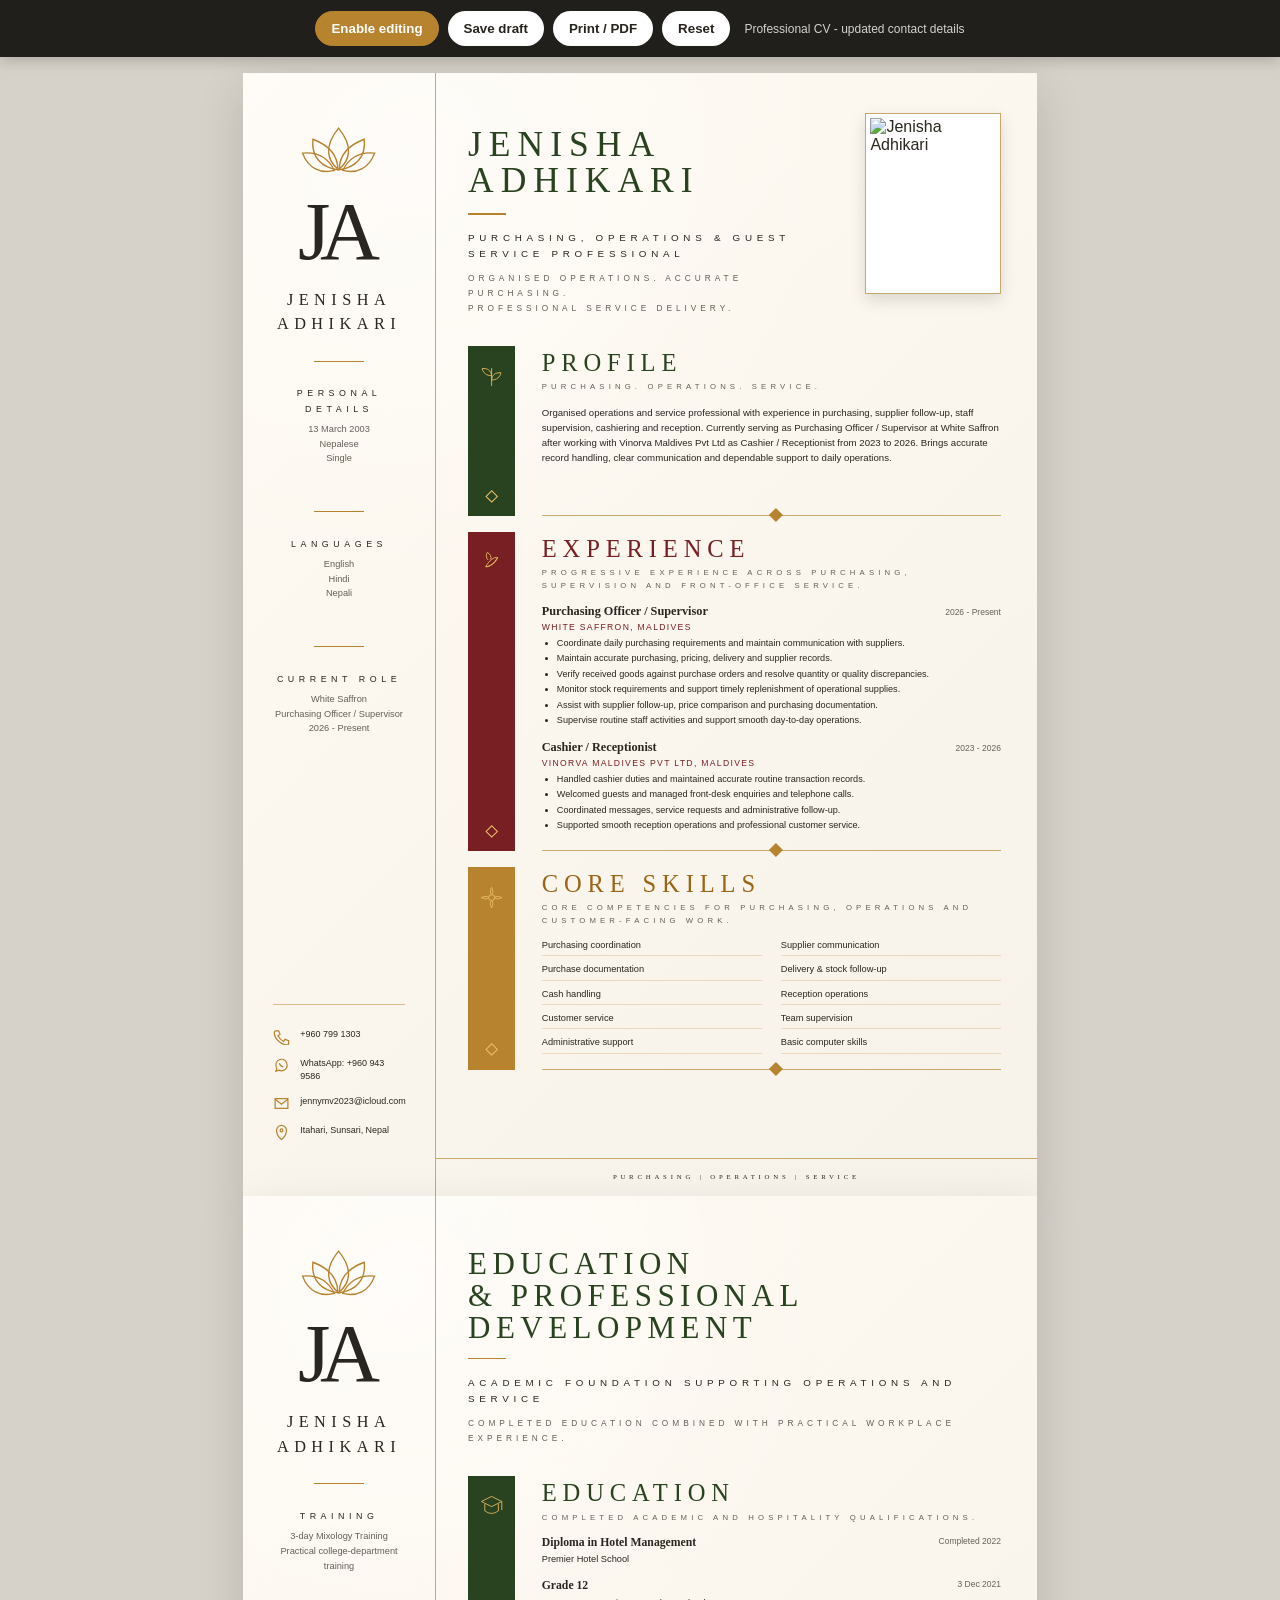
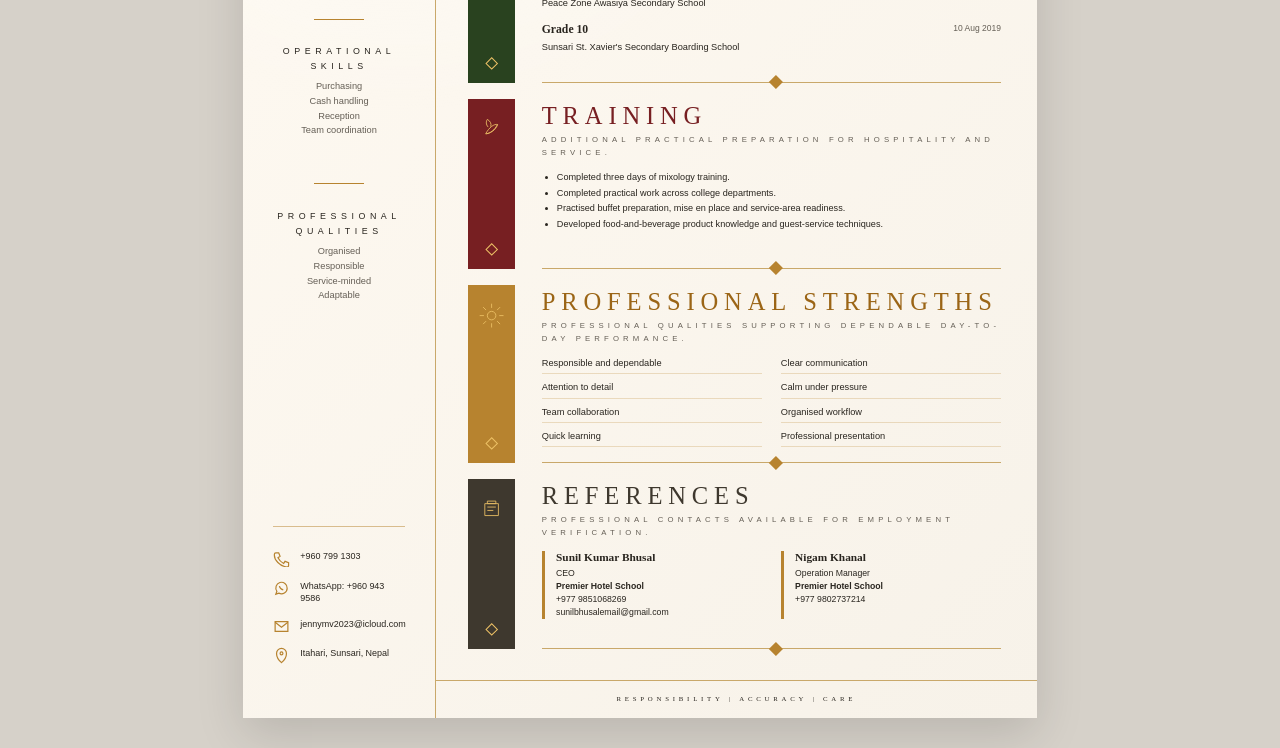
==== commit 4404a93d: "Update White Saffron experience and remove legacy files" ====
--- a/index.html
+++ b/index.html
@@ -147,7 +147,7 @@
 </header>
 <section class="section green"><div class="band green"><svg fill="none" stroke="currentColor" stroke-width="2" viewbox="0 0 64 64"><path d="M32 54V12M32 30c-12 0-20-7-22-17 13-1 21 5 22 17Zm0 10c12 0 20-7 22-17-13-1-21 5-22 17Z"></path></svg><span class="diamond"></span></div><div class="section-content"><h2 class="section-title">Profile</h2><p class="section-sub">Purchasing. Operations. Service.</p><p class="body-copy">Organised operations and service professional with experience in purchasing, supplier follow-up, staff supervision, cashiering and reception. Currently serving as Purchasing Officer / Supervisor at White Saffron after working with Vinorva Maldives Pvt Ltd as Cashier / Receptionist from 2023 to 2026. Brings accurate record handling, clear communication and dependable support to daily operations.</p></div></section>
 <section class="section red"><div class="band red"><svg fill="none" stroke="currentColor" stroke-width="2" viewbox="0 0 64 64"><path d="M18 42c8-15 20-24 28-22-2 8-11 20-28 22Z"></path><path d="M20 42c9-2 18-8 26-22M24 26c-6-6-5-14-2-18 7 4 10 10 8 17"></path></svg><span class="diamond"></span></div><div class="section-content"><h2 class="section-title">Experience</h2><p class="section-sub">Progressive experience across purchasing, supervision and front-office service.</p>
-<article class="job"><div class="job-head"><div class="job-title">Purchasing Officer / Supervisor</div><div class="job-date">2026 - Present</div></div><div class="job-place">White Saffron, Maldives</div><ul><li>Coordinate daily purchasing requirements and communicate with suppliers.</li><li>Maintain purchase, pricing and delivery records for operational follow-up.</li><li>Check received items against orders and report discrepancies for correction.</li><li>Support staff coordination and supervise routine operational activities.</li></ul></article><article class="job"><div class="job-head"><div class="job-title">Cashier / Receptionist</div><div class="job-date">2023 - 2026</div></div><div class="job-place">Vinorva Maldives Pvt Ltd, Maldives</div><ul><li>Handled cashier duties and maintained accurate routine transaction records.</li><li>Welcomed guests and managed front-desk enquiries and telephone calls.</li><li>Coordinated messages, service requests and administrative follow-up.</li><li>Supported smooth reception operations and professional customer service.</li></ul></article></div></section>
+<article class="job"><div class="job-head"><div class="job-title">Purchasing Officer / Supervisor</div><div class="job-date">2026 - Present</div></div><div class="job-place">White Saffron, Maldives</div><ul><li>Coordinate daily purchasing requirements and maintain communication with suppliers.</li><li>Maintain accurate purchasing, pricing, delivery and supplier records.</li><li>Verify received goods against purchase orders and resolve quantity or quality discrepancies.</li><li>Monitor stock requirements and support timely replenishment of operational supplies.</li><li>Assist with supplier follow-up, price comparison and purchasing documentation.</li><li>Supervise routine staff activities and support smooth day-to-day operations.</li></ul></article><article class="job"><div class="job-head"><div class="job-title">Cashier / Receptionist</div><div class="job-date">2023 - 2026</div></div><div class="job-place">Vinorva Maldives Pvt Ltd, Maldives</div><ul><li>Handled cashier duties and maintained accurate routine transaction records.</li><li>Welcomed guests and managed front-desk enquiries and telephone calls.</li><li>Coordinated messages, service requests and administrative follow-up.</li><li>Supported smooth reception operations and professional customer service.</li></ul></article></div></section>
 <section class="section gold"><div class="band gold"><svg fill="none" stroke="currentColor" stroke-width="2" viewbox="0 0 64 64"><circle cx="32" cy="32" r="7"></circle><path d="M32 8c4 8 4 14 0 17-4-3-4-9 0-17ZM32 56c-4-8-4-14 0-17 4 3 4 9 0 17ZM8 32c8-4 14-4 17 0-3 4-9 4-17 0ZM56 32c-8 4-14 4-17 0 3-4 9-4 17 0Z"></path></svg><span class="diamond"></span></div><div class="section-content"><h2 class="section-title">Core Skills</h2><p class="section-sub">Core competencies for purchasing, operations and customer-facing work.</p><div class="skills"><div class="skill">Purchasing coordination</div><div class="skill">Supplier communication</div><div class="skill">Purchase documentation</div><div class="skill">Delivery &amp; stock follow-up</div><div class="skill">Cash handling</div><div class="skill">Reception operations</div><div class="skill">Customer service</div><div class="skill">Team supervision</div><div class="skill">Administrative support</div><div class="skill">Basic computer skills</div></div></div></section>
 </div>
 <footer class="footer">PURCHASING | OPERATIONS | SERVICE</footer>
@@ -204,11 +204,12 @@
 window.addEventListener('orientationchange',()=>setTimeout(fitPreview,180));
 function setEditing(v){editing=v;doc.querySelectorAll('h1,h2,h3,p,li,.side-name,.side-copy,.title,.tagline,.job-title,.job-date,.job-place,.skill,.meta,.contact-row span,.footer').forEach(e=>e.contentEditable=v?'true':'false');document.getElementById('editBtn').textContent=v?'Finish editing':'Enable editing';status.textContent=v?'Editing enabled':'White Saffron CV theme';}
 document.getElementById('editBtn').onclick=()=>setEditing(!editing);
-document.getElementById('saveBtn').onclick=()=>{localStorage.setItem('jenisha-professional-cv-v4',doc.innerHTML);status.textContent='Draft saved in this browser';};
+document.getElementById('saveBtn').onclick=()=>{localStorage.setItem('jenisha-professional-cv-v5',doc.innerHTML);status.textContent='Draft saved in this browser';};
 document.getElementById('printBtn').onclick=()=>{setEditing(false);window.print();};
-document.getElementById('resetBtn').onclick=()=>{localStorage.removeItem('jenisha-professional-cv-v4');location.reload();};
+document.getElementById('resetBtn').onclick=()=>{localStorage.removeItem('jenisha-professional-cv-v5');location.reload();};
 localStorage.removeItem('jenisha-professional-cv-v3');
-const saved=localStorage.getItem('jenisha-professional-cv-v4');if(saved){doc.innerHTML=saved;status.textContent='Saved draft restored';}requestAnimationFrame(fitPreview);
+localStorage.removeItem('jenisha-professional-cv-v4');
+const saved=localStorage.getItem('jenisha-professional-cv-v5');if(saved){doc.innerHTML=saved;status.textContent='Saved draft restored';}requestAnimationFrame(fitPreview);
 </script>
 </body>
 </html>
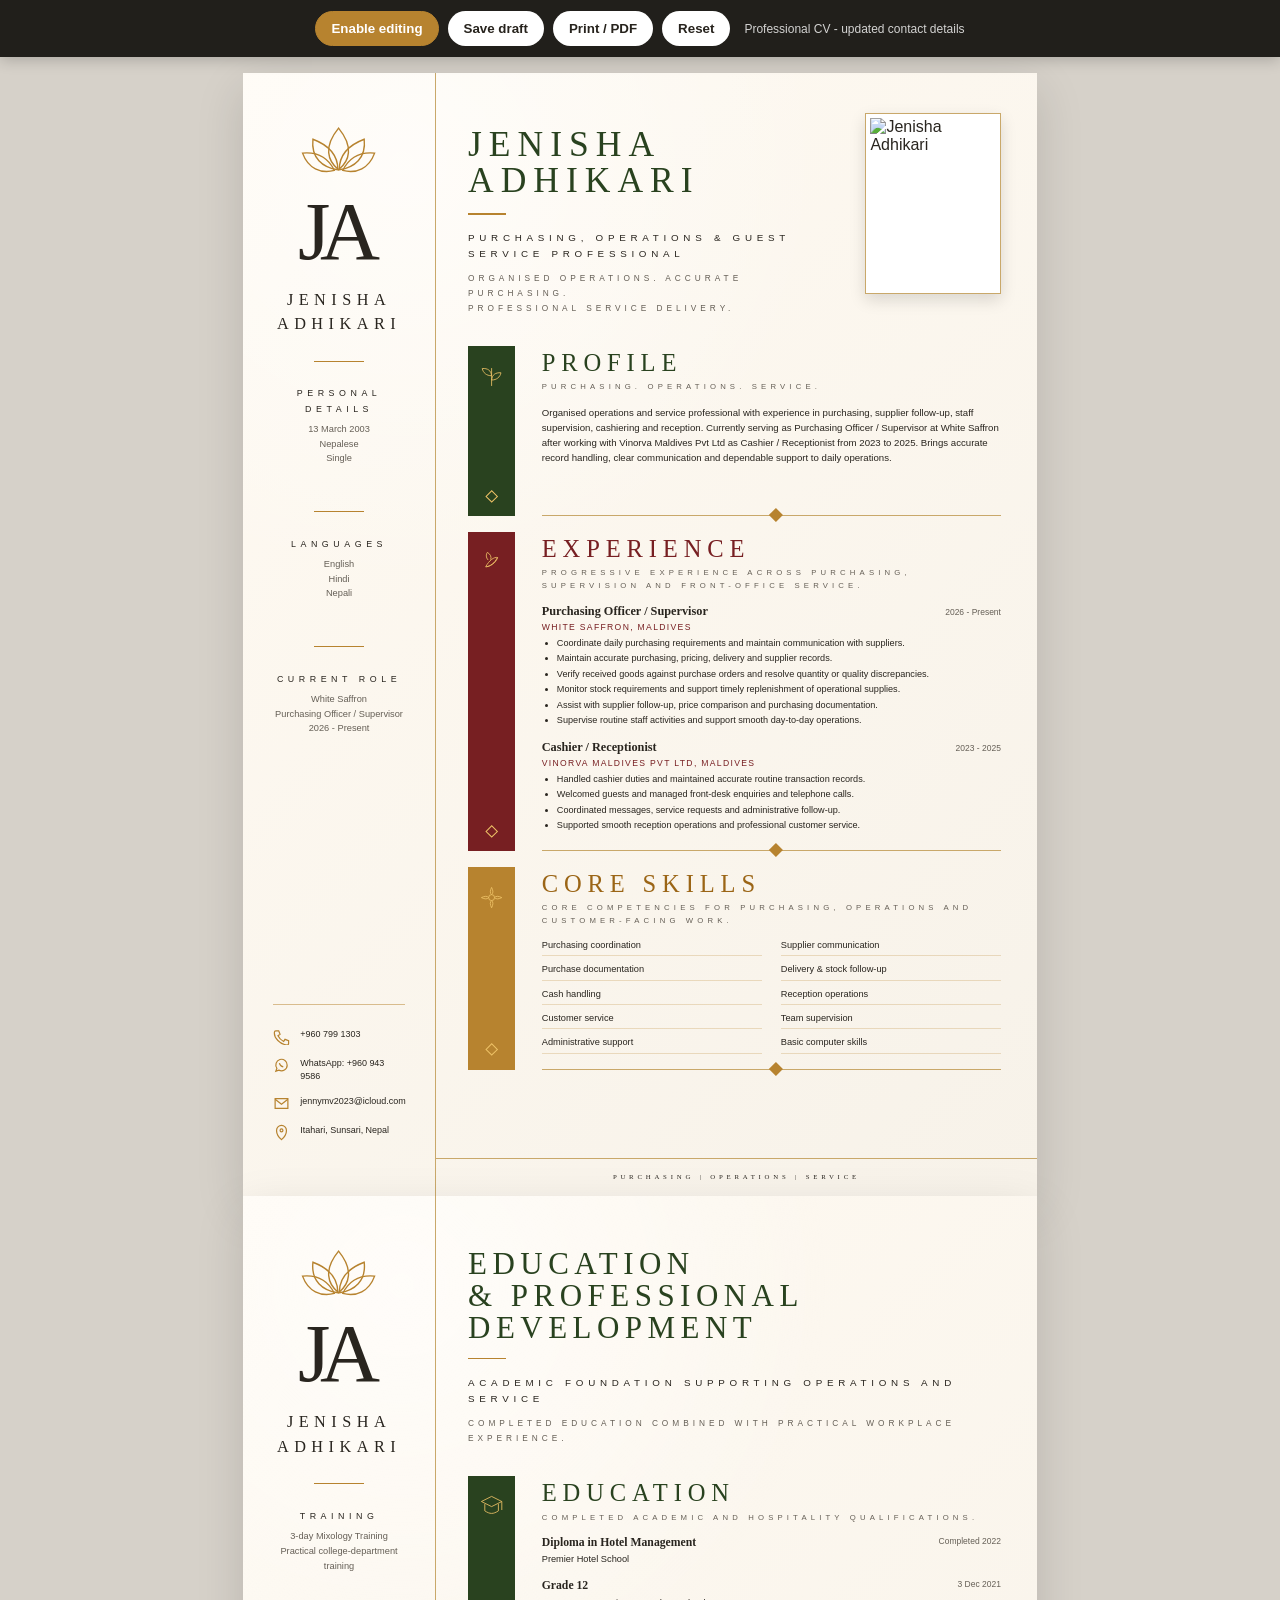
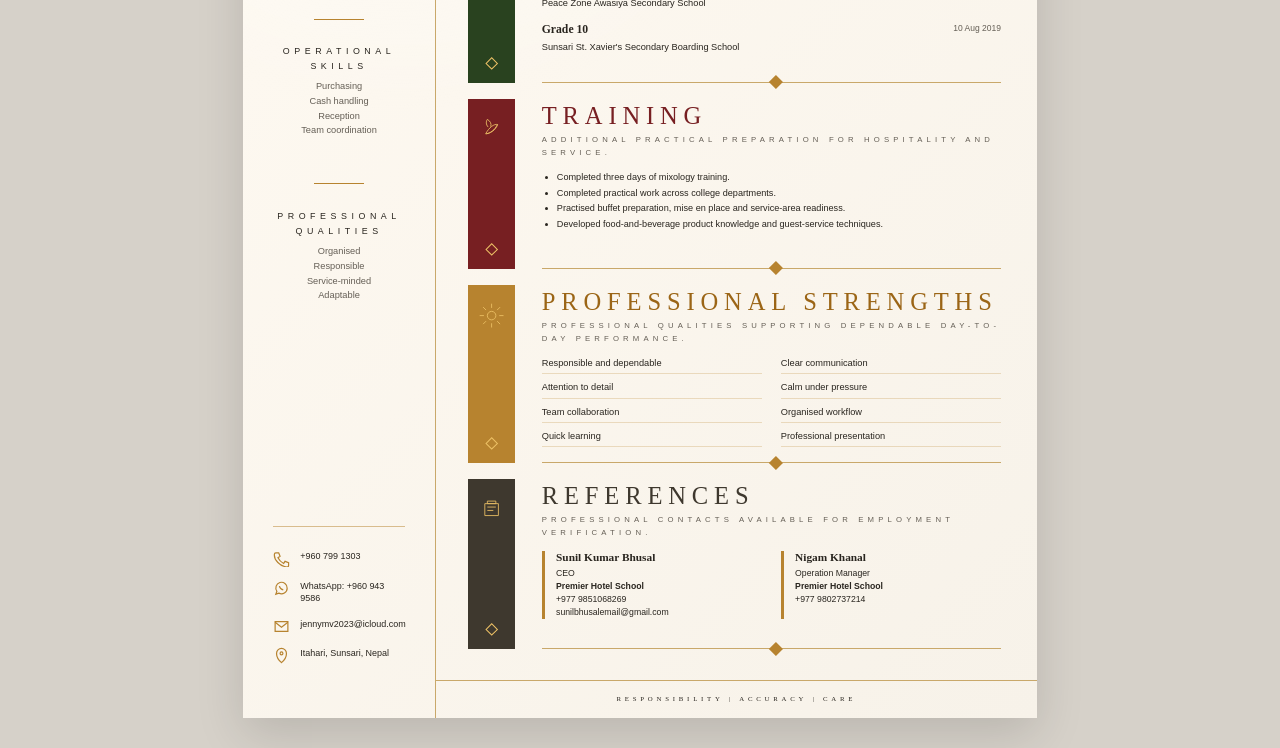
==== commit f95a19d4: "Correct Vinorva employment period to 2023-2025" ====
--- a/index.html
+++ b/index.html
@@ -145,9 +145,9 @@
 <div><h1 class="name">Jenisha<br/>Adhikari</h1><div class="hero-rule"></div><div class="title">Purchasing, Operations &amp; Guest Service Professional</div><p class="tagline">Organised operations. Accurate purchasing.<br/>Professional service delivery.</p></div>
 <div class="photo-wrap"><img alt="Jenisha Adhikari" class="photo" src="[data-uri][... ELLIPSIZATION ...]zzzzzz7ZMwZJfgSWRbN31wU0TTzzzzYCB0kS3H7b0nHbAjWGxrgGT3TzZaEn1Q56HG59MPej6MAS9n3EML4fGV2XLGPm4A2srNlAKWjGlCV1aHX3EHNuHOhjJrUGQqAAtkjhG14mE0n01KSeefrcmJt9G8/niXmHgTHHkFQsB5Uf+KgJYPVs8HHnG1AgGnk018lQo5QcpZ6EM9WnW2GGUU1n2G088+ZbR/VNiNN8Hx0mX3//EACARAAMAAgIDAQEBAAAAAAAAAAABERAxITAgQVFAYVD/2gAIAQMBAT8Q/wAeP86Z6OGhK0hHn6E+vx41ohK2JNDQgkQrGk9i3yhjR96VcFr/AHKkJiQwQ2PBY0fdV1i0tjXsSoSyUWN0VrZsUkHx2pBDXsQhJEJg0QgljVo2S7K1ELY3GCXg3hrB/[base64]/cww2MaIcwGzg36JDZWY3Xe9zQQnhi5R6B/YR06NCY2Vxpfh4GFhYYh8F7/Ck3ogiGqSYhBkF4Pv1ItcjWISxTghEcYRYbtdqFIEiYuE8oYxo9i2HNH1oQhoQy+SwyEONYQnjPD2hDWJ4rExBpHhOiIhBUJ4fhBLFHhcnrti78SEIQmG4T+3SvFo6jkhedGyf08H1XHNPZfhcUZSjZNBb+BHBPaFh4RSYW7/E9DFCrNxILXz1f/8QAIBEBAQEAAgIDAQEBAAAAAAAAAQARECEwMSBAQVFhUP/aAAgBAgEBPxD/AI+PrqE+zTxCfv1HMDWXvUrg6n/OMRs51AGnnXDZX1BEA8G0iQeuAt8A083RiGHVqwe5B6ndhFDCe5P5erdb5fYjPU8rk1wIKaHoyZ6tvIWE9F7Tn47DKP7PTu6eT1h1e3JLOGWch6vW9N8npenBssssssk4KHUcPI+pe0lphSySOA202iw93rl0PIezL2Sl06C/iv1k8Nk/keheytfcB23aeQr1mh9yDvkYN6tjuAe4z9wfk9upDU+j++QChnmL2hhHqF/bXomOoRlSVEwYDy9B/YdyXZwExepWyHdjf55twhtnjbCOpR3Me7AXz4Rt4LLGy23iMPn6+QbH9zxAhsxYBBhnnAY3RcBB/btKFpJBdk9v0V3s4zh4YdH8+iuWjSMXa223Y/3gu3myMa34z2DLnXHdqxd1et8WXXL4S23vls+Awyz6gjT5Bt0fDLRJ4DwHA3cv5b8tukx4d57j8c+ZsMiR4JZxnyIN6u2fLqZ/ON43h43eQ4g8uhjdZZyfAg5483ZEllnGWcBbxmcHmzZtj02WxznCZn0hQZVj8DiA/ni//8QAKxABAAICAgIBAwQDAQEBAQAAAQARITFBUWFxgZGhwRBAsdFQ4fDxIDBw/9oACAEBAAE/EP8A+Z2QqyHa1CL7oUfWNhLYl+YylH1AUgcm/wASyX/i6OC1aDtlzxActoDnt6gKSZegB2MxTfQyPLs+ZUKFECBnVn8BFduZdjFVgp5aPtOZhm9vsxc2LsCdXdx0LO9D4YcIV2VfD+JT/DXLmc5haoZgRNmgxo1s31LpDWuD0H5hleQ2fiFbvwVAhMOVn6ErFbmlB+ZZABurwNG1yY+0ONf+GEg6fPtR4SjsNeYACOVQ8ZyfE4EYWN6P7QIEyPJL/wAFfiVgi22XnqAG1bUg82Qg2KKr7fzEUgftCb11vhe/c5ZYXa+7GAsd2iEgF2KxuUVA8n8ESCm3Jx9Y6rSAbV0XHfCmk/klkeopp+e4WJtUwfJG0MJ1U66SEwACqLt8kpMGGI3Q4l/4C6PUdvlspfDY0D/HJBXBiqbfnfuC4V2hUj3C8P7lbUKyMUZr8y4TVDBFFsvVstjPvRFDhdAz/Mt7nofmHFI6M3zKLK8DA+agh+0t2zdGfhiM0umoRjrb+JZOYq6+kYT5H/MMCZHDYHpOTwweOHmn8Xp8f4BmjQHYphej+Y6KQ1WnxzLW1mgY9WV5GmBdocAg+YIlYAdiu/ETJQcsLqrYda+5alb4vrzKn1CNe99015Y6qN1lUtUFcBmdTpNgRKUR2VCwPxiWLS+v9RRFw9PzPuBNkC92v+3DQoOOPQwQQqRniIX+9PIgoeVr+4/tleAHcXCnYofPMURk5yfSKtmONESvYN6frFsQhxskyCItYVLkUjFXx7gnFNYjAW2YI69XuBtqmM2UfARNyV8IQBH8GJou/WDGuAeSkjUV29kBxbfJKLHPSYoFzyeo/MazOZUrauUdL3L/AHeoP4qXC5a7hy3zOQ+IHMAbaeyUK7ihKn4iujmRdfLiIGuhdVf98Q6l9BVTC5vC46IN3BcHaiO0qJAoVtlmAtdxLVQWtvROKfgqF2vzSGWn1ajYmDZuMCqV2Yigq3vKgWl08rv5ltb60H9kRpqHwvcqGQYMrcZtnwen3Pn92VQHTzbz8S83jyZfmB6Pq9/MyrcYs/58ssyOgc/MRsH5NS2IL4WzHCetRYR55Lsl5yvdspWAcdxGw3KtPUIlZ9SmNHxp8wDsQ8Y3Nd2vwuNaFuRGXqbE3GaPuuc8nOwTDEcKKpe35v8AEC31Ln4jMSrzV5ImwWByhs9OTxMGAT8APhv90zu2fOBZfx9IAdhk59uiGsQeBr4I2zZmF/HUoEKc+YPC0GcRYprVZgpVTzDCg+0oKy9NVEhYVe3EFfgYFCC1VXyQFJIUxIHwQRhT/uZyA/Eyi57hDA/EEcJjVXAvYF0hU74epoqgOGsMsjgne4M9Cn8xr2w2PPZ/2YJD1ybV8l/P7hiE0z1BcfVSe84DwQtGeycniaLzK6lChVutofYUZBqGAqvDAsvMBoG3mJclPMCFfVBzZF21XcThVhEuYcKpeJQH/wBR5h7alIwMzNpZrmGcy+qIYcIrayy41K2ocCCtG7wE+IlLHg546fEvE0KuGtJ+5dALZ+z8zCVQPp4jcF/MpCrau4AUHfxGlhuAMP0hd1U4e4NckxXxG3FJm5Y6v7TpDcAWiVtsGFMxQ79JUNX6lqYx5h4Q1q9zw2RA/E0PslkVj+IeIp0Y0+h/UPzphOfiW+gqa2pfCZuCASk/b8R6gcDuv9EIUt02yptbBAUAo0yoV6mdu41WT3GPB+IvRuFW9RtbzF3rPqJx8TBzheO5ccjXbMacRN0EaOEUscRop2ccwjVxQ7trUXOMdSmRJY4jqjnJFyHPx/qI+QkHdbP6gcU2Dw1n9wymtdOtoCuS05iA64ErFavVQVQ2Qy1A4xtndUI8/wBwdVDnEZtWFwXT8wNVb8RLRmIvEz4rzB7xwzEOS/eJwqfiBlsXHHrqb6+0ey+oEaxzbqOIGDf9QAbsNYNMwRQJ4NcetRlMoBf7fmM0zJTor/kjjytTWbeoV39eoETUwa1LE/MDVlSwNUcS7IxLTz6mJCirCBChZt/MqL+0yUYalPnUaGncySawR7YyS+8U6uAa3dTw6mPCX4Nyg1BuB4izsXYeyKccDo9Jr6/n9xzMFrZS6v8A8IE3wNYKCAh0ZTj1Hq3LLn+5RMa8XOCg8sIBfzUTlvPETWo3chMQKPpG9UamK5YqhN6moWNB5j13MFJnct1BF/4jzSE335mZR9ZQNecdQAE7oeOZWEqVuT81+4Y1TJZNiTJroAH5jFst+4ib4Kmiv0zdvM1/xNGKINlMr4joV5j5owVqvURuplQMQOYFYV16ibxgnk1AIa6gGIm8Ex1DgNh13LgjbqDa675/cTKiAzXin+mbQgHGuV+5EpC6KPcDA3zKWH2grviEvn2wtnz5mAs5gUGF7WAVZA4r6xAvMbBr2St3xGjX2qJ9ECmV3CQPsnxMB5qpQXKWlJUu+Jz8xkBdFw0iXs8MM6kG2z/c/dX9dbQDRrn+5hQSi8cMqVgxmWeM2glGGwd3iXN9niYwR2EBMHQuY5SDoZpWpZVVbpYSNyhn6HcSxoXuKfMbbVo6lLByoc136iZq01al+JdUOLoR6xzHxDWFteO/qQK3QJz8wOsJZTUvInuaHZVMFqoT9YhW45u0X9Av6wCWZHn9xVuFoCnco8M5nGscXCthtKcjNS9XBdByopPtxJqy2XU+Ar7xoFXZu+/3gK4PRaCOaZMNfeVzW0tteEmyq214/wBRrhXK57hcTnF3MGuZnUyk3gDuoSaVc07lkBZtSjhLyKfmZd8drv8A3EBpKpDj5jN20LF+SJAtqmh3+hhCyjv3KRHo1Vur3imAQ0fuHYqbmFvn1X3hBBIdF5lEVkos6ZlMWA1W5q1XasqoEO2UOy5fQTDJkbC2b/8AIz4l0XbHkrHvJEVQXBvjMuJg5phhSiV3n5gunMEXcALX0R9oaNAWvEb0GDa1eCj/ALMQ2eK1b0/xKthb3jzCNhOyAalDHxCYqNcaIMptHJFWcYFj9yUbf0qSwKIY8g/zCZTKqONx7TNRAIvKlgWyqZNW3OYo4EWYF01tlZDLAJANpY5/uMTAqr5LyrZcD9gBbIa6LuPFufGopAcRaCxRaoJI4q4nQYZI8bZYZRIiBYnHZjmW0VdkHFhr1KAiXnbRDkr6MoYqMobvqd7jC0dJGbg6px8BC9FqVuKGlUvFv/sYc+OPFP2v9wxhaJvvA/aoW3RY+JdCKIfWMVTUQZL4seItMK09zINBVjL3CDlRj5AyDr1GGTS42bVuFlf5AkAY3OApSG5jO4hDFpnxMq83KhCj1qVC7IaGPVD2QyrtLQmbDuJf+nI6LwnUOCJO8VTRCYNVRlOgOImVVt8MoBx1iCgOp6QNTf8A3+YFD3/Lb9K+v7m8gjTxW/tcqTgqfMcRxYVDWUwUblx3xCbj3HKInwIoqooStaj1EYZRMKhFTFH1mwMvDl3ER6IlH8Q6q1pGudwVeAVgae4eljuvxFQpyjQSXNjmyn7feIuEnDmXoHgNRB/SSWnT+YOFTY85fiv3HENnX/shuwDB3MXoN08ka7xxMGN83Eq9QTAOweZ2Ez6lAAXqpSUfHUO9fMqgsuMqC7qHbiMJKDT3KXDniAVo2X/EPgZicLhrojd78RTEocY7lprMQhdlTEDUIPNZ+/7kSrCk7JwlC62OmECBimDfcozxKBRjzE3qKtE2meL1bDd/Ux1gK9y1W5dtfqVptiZ8sbXzFhqYsVfidqDmMG7gLggTiGXE2cQp8S9rLoxT+2j/AM/dnQYqPf8Ar/FwheYMkA+ppUtL+kSt7+0c838zhb5IddHUKoyo4VbWZqFsptuZ2+e+IoOHEQY7VzMDCuoLhfzLTijuLiSEnUQaiU5mohJ/xxn5/d7AQq6SAelGoF3ncCjEQ53HgtJWIgc4lByTGkmVDEzPi5q1azkF+YJEyl40/MMVVJhjyshxLWBkccSqYm+mkjIpZWMxhq5W+YsvUdwpWOqD94hgZUwjlPiDBK5g2zEcu4YrBe4AIcFcQARZWEaSVC7O+YhhH+IIXK+IQ3S9QDRVMRCGeBt8RlHOZS4wcSrh3CR7I7LTM3ZmDc4vPptn8HzKr95vr4Ij9ZTREA56faoCED/mOqgINcTPbMLCWdS7472cMKQL5tl4NOLAhXnn1BNryVBwF27itrr+JnAqpTr+Z5LgDuOAvcufEThC+pf74wG6Ke0x/UG8Qc1KXdQqGWZcF3hYWTpZ/U4uNMFe4GzUsaDjUN1h7YWYRg4rjqCc46jQo+JkF1LoS2UuKWkI1j2Cj7r++qCbXw4fxKoaxB7hUmXriZtQxvcANLnxK7WIcCudEctpA2+MowrVVOzARZQZ4gqAH0wjtiDMzlMTWb/f6C35/RFaMq0BzMWgnh2y/e/3xkgUHYxf11PZwxLMYg4/RsFPUx5py0TdCMj6GPvl6Wn18jUNAPuDwK7+JYq1VauU2hd8kSxx8m/tBjeV+InzmzdRNs1VkWKI4I+cAbvg+pfxK/ftnRaDO6vfJC2blnuNxFi4wQKF3zHg50eJbGi6TD7ZT5FxkJW2N8VNt1Q6ynlYepjzDXxyg+ZnL5TmET1LIZr3C3TwG1eJhW5Ltfjj/AnpwW0Ko19L+YbzNt6iA8yyiVQYsBHhMT4oTJ9ItabhWoAyb2GF62/yspnhwYGAhw6ICAzXiDXDD5YBzgjAsLE2fybx49yv8CsRwWFqvSC6dyvDubyxiuuJRcIHFR6LMWtErbWpsxHqoIhBmBfqOdh8vFhvwfvAOv8ABUC9B82fmX+4VjxDUDnFeb+JjtxLNDcUncBe2Yr2Qiu31FSq2P1mnjiAYnBeYpt4lHcq/qT+f8Ggev2j+YAlpiI1nHMzBmCKuIsvqBjPzCsF6iHnUQniCpMxRaYK2kzps9RS23PQQmHFfop/gTB/[base64]/mgt/zAyrJwTGqIayfpbFwmu+5YU5huksAS4CbqE8HmVcFwB/SUeYNMAEAF7epQ0+gmak6JR6hNvoyRwLp9sd94F1ei6eWphLsOfyKfpf7G5kedBgvRe4ce8Flniy30DzDC+qxo7FG3ysRrF2uX2/mBAGIpOvdylKPKuZV8Rg57hhq7ix1iVXJTGwqVMoqBxHXqUqC3imOGKTqJNYmXMr/5ArslK4qIHd1MBZXrf6QpmSZ2CGrJ2QnI6wdCJeeGX+UFkeGw+7+Y8YpUCsvMzZiKV9MZUyU5s3TyS/8A9LlncuA40HraaHwozMvwAMOLtwvRzOeDRR6NHGqirzslBV+phy+plar7ws0UyftGkrfUwjHELGyUnfuPKCCsalILY74lVqK3q4GckSuAiPDUbfqQ+8MxeZYzwwzRg8IwrD0BKaqvsgRYp57AwPDKmesTO6NnWZoWET/JL/8AxLsJVNAG1mOEuI/co9HzC6NlPCQy/KxlVnlY5S6lM38wsmpbi7PiVkoWc3aplywM75hESr19JRCU2NVC5iHhiFM1CmeJVGB/3D0m0qmVk/QWNR0lTz+kZhxB1MCR1mPEEQjWZkLx+aRVydbuKinieVaGHpMHshyBRd8jb8LPU7z0Kns2fMsZf/yaL9rl8ByvUIXGgaLtH+n8xG0p4dSlRw58RyMTJi9YgvNRPQlbysCI5xmPmaXqogXn+pd5uZvMd75lxDqNHETLhByRQ1iJiFmOfuU2wKg+ZjFxBawW5mDMysCsStiZljqJWZaYlGADJwAE+lwaeSLXKRecLcYCljvrG/mANW2oK1TD7T6RXQUvV8bM6zb1Aggjyal/qWqnMP8A3MvP2nexKvcWwy1F7uek2zwsvjEA4W3qKtfeC9kVlaMnD/xCGCeJvEeacjMIQk2RnOo1VSlPUWCI+JvUX38QKzKJWZocQhTEx5SN1FDiK9iQs9yhaMOemLKVmMrU36rMSXF58zLwnqecLChVQpmL3iLx2t6OswfFPmeIUV91P4WJCLdzdLzKRGzmIpxdy8sUrMXOJl9z/wBTXqHnU2xEpyzA4L9xTRUApKBXfTGj2R+CBBEdJAVbOBMuoCVdyvLKK/E7Qw8Rbo+xL6j8kxVFGx7jdtzM1U8/1hTM9yVkH4gDm6eZbK6gOrzAs0HrsFCZrQwBgU9xey/[base64]/vKs1Lt/[base64]/wDsGCZzHMTs33HDmIWaZTzEpc/Mc6hkNQeCGCHucY3NMpwRurqM5IsVrF5+65Wifqwoq+IBhn2dSj+4tdxV8xh7JhOJYZMIyFsuCcueowNW+4K7snhOp+k0nrTMGssaVQu1gs6aHiO81Xdxbz9EUvOGWbEuX9u5eMT+5zNziX3CzMH1NUMvNfoXLE6ldRm+Av8AQfdTVZh/P3jQtwF4xKIUtXxp8VEU3qeXIw6FxK4D3LRADKuiVQiOZaOQIragA/[base64]/E9n5j0wGY7sOFd+h5goW13fMW2xzHV8xbxU1NTfmX9Zbhl25mPrBTlJ3c6qGGZd+I6zubdQy4+k5lFqXXFwK8fmOPEGqtxLp49xfj8yic3Bs8QQu69wb5qXe3MbFrFwwcucP0FS3DiFGJvYQsvfnU9HxChAwrPqJ5x8S7WrnKbIPOZc/wC3MBrMTN3TDFNnqMTA7l16mNRHbCTu3cUrfxMnzG2KqbqfeLUv6Rl/SXOoPv4gXpr3Lg0br4ieMxNSqvuPuP3nWo1V9R/6595dy2tsttI6pxEw1/ELPBDGJbuiXonw/D4fmeME5lY/clHPP8RK9QteJbpKbiqlUcDN8z1mcl0R6u/XMt4IhXfcd1AJQIFUWfh5iojsV2sW8mp2Q+I2ZWya4Jd7l1x/8LPOpeWfMxDQViGDVz5JtK9yi7jRqO0TbEw9TZHLnUvzUvn5h+mLzHe/UL4mDLbEHBWd9Q0+DN4H/OpQBYhplXmz5lVlhelXK7iofyx0cEyG/rA9wx68QeotzsuJmNhZafZR/gY9tt23e/rHGbxGxsfcu3E/iai+P0uoUQ5nuViEPcIZ1mGmXMxLmq94zKAtZY8qhrWZRjPxGNGC9cyr5+sMl8Tfcfc8fxDMxyQ+0ExcV8fMT2Kr60P/AHBBSGCOKZWnPmApvHESmtQDqNrWoYNddzIAtnxmJmwxKtbx1BDNQDAZLDxlqRl8EWw777ixcNcxyscTmfmc/wBS75ily4S+oKOJm2dQ4tlXV3KPVQoINhbh+iYquotpxGi6L+8cN4i1WpvjcXGD9P8AvcxeSXnUMTcDG6JZigzB5dQBwTTsSr3z/wA8zRt/[base64]/Z"/></div>
 </header>
-<section class="section green"><div class="band green"><svg fill="none" stroke="currentColor" stroke-width="2" viewbox="0 0 64 64"><path d="M32 54V12M32 30c-12 0-20-7-22-17 13-1 21 5 22 17Zm0 10c12 0 20-7 22-17-13-1-21 5-22 17Z"></path></svg><span class="diamond"></span></div><div class="section-content"><h2 class="section-title">Profile</h2><p class="section-sub">Purchasing. Operations. Service.</p><p class="body-copy">Organised operations and service professional with experience in purchasing, supplier follow-up, staff supervision, cashiering and reception. Currently serving as Purchasing Officer / Supervisor at White Saffron after working with Vinorva Maldives Pvt Ltd as Cashier / Receptionist from 2023 to 2026. Brings accurate record handling, clear communication and dependable support to daily operations.</p></div></section>
+<section class="section green"><div class="band green"><svg fill="none" stroke="currentColor" stroke-width="2" viewbox="0 0 64 64"><path d="M32 54V12M32 30c-12 0-20-7-22-17 13-1 21 5 22 17Zm0 10c12 0 20-7 22-17-13-1-21 5-22 17Z"></path></svg><span class="diamond"></span></div><div class="section-content"><h2 class="section-title">Profile</h2><p class="section-sub">Purchasing. Operations. Service.</p><p class="body-copy">Organised operations and service professional with experience in purchasing, supplier follow-up, staff supervision, cashiering and reception. Currently serving as Purchasing Officer / Supervisor at White Saffron after working with Vinorva Maldives Pvt Ltd as Cashier / Receptionist from 2023 to 2025. Brings accurate record handling, clear communication and dependable support to daily operations.</p></div></section>
 <section class="section red"><div class="band red"><svg fill="none" stroke="currentColor" stroke-width="2" viewbox="0 0 64 64"><path d="M18 42c8-15 20-24 28-22-2 8-11 20-28 22Z"></path><path d="M20 42c9-2 18-8 26-22M24 26c-6-6-5-14-2-18 7 4 10 10 8 17"></path></svg><span class="diamond"></span></div><div class="section-content"><h2 class="section-title">Experience</h2><p class="section-sub">Progressive experience across purchasing, supervision and front-office service.</p>
-<article class="job"><div class="job-head"><div class="job-title">Purchasing Officer / Supervisor</div><div class="job-date">2026 - Present</div></div><div class="job-place">White Saffron, Maldives</div><ul><li>Coordinate daily purchasing requirements and maintain communication with suppliers.</li><li>Maintain accurate purchasing, pricing, delivery and supplier records.</li><li>Verify received goods against purchase orders and resolve quantity or quality discrepancies.</li><li>Monitor stock requirements and support timely replenishment of operational supplies.</li><li>Assist with supplier follow-up, price comparison and purchasing documentation.</li><li>Supervise routine staff activities and support smooth day-to-day operations.</li></ul></article><article class="job"><div class="job-head"><div class="job-title">Cashier / Receptionist</div><div class="job-date">2023 - 2026</div></div><div class="job-place">Vinorva Maldives Pvt Ltd, Maldives</div><ul><li>Handled cashier duties and maintained accurate routine transaction records.</li><li>Welcomed guests and managed front-desk enquiries and telephone calls.</li><li>Coordinated messages, service requests and administrative follow-up.</li><li>Supported smooth reception operations and professional customer service.</li></ul></article></div></section>
+<article class="job"><div class="job-head"><div class="job-title">Purchasing Officer / Supervisor</div><div class="job-date">2026 - Present</div></div><div class="job-place">White Saffron, Maldives</div><ul><li>Coordinate daily purchasing requirements and maintain communication with suppliers.</li><li>Maintain accurate purchasing, pricing, delivery and supplier records.</li><li>Verify received goods against purchase orders and resolve quantity or quality discrepancies.</li><li>Monitor stock requirements and support timely replenishment of operational supplies.</li><li>Assist with supplier follow-up, price comparison and purchasing documentation.</li><li>Supervise routine staff activities and support smooth day-to-day operations.</li></ul></article><article class="job"><div class="job-head"><div class="job-title">Cashier / Receptionist</div><div class="job-date">2023 - 2025</div></div><div class="job-place">Vinorva Maldives Pvt Ltd, Maldives</div><ul><li>Handled cashier duties and maintained accurate routine transaction records.</li><li>Welcomed guests and managed front-desk enquiries and telephone calls.</li><li>Coordinated messages, service requests and administrative follow-up.</li><li>Supported smooth reception operations and professional customer service.</li></ul></article></div></section>
 <section class="section gold"><div class="band gold"><svg fill="none" stroke="currentColor" stroke-width="2" viewbox="0 0 64 64"><circle cx="32" cy="32" r="7"></circle><path d="M32 8c4 8 4 14 0 17-4-3-4-9 0-17ZM32 56c-4-8-4-14 0-17 4 3 4 9 0 17ZM8 32c8-4 14-4 17 0-3 4-9 4-17 0ZM56 32c-8 4-14 4-17 0 3-4 9-4 17 0Z"></path></svg><span class="diamond"></span></div><div class="section-content"><h2 class="section-title">Core Skills</h2><p class="section-sub">Core competencies for purchasing, operations and customer-facing work.</p><div class="skills"><div class="skill">Purchasing coordination</div><div class="skill">Supplier communication</div><div class="skill">Purchase documentation</div><div class="skill">Delivery &amp; stock follow-up</div><div class="skill">Cash handling</div><div class="skill">Reception operations</div><div class="skill">Customer service</div><div class="skill">Team supervision</div><div class="skill">Administrative support</div><div class="skill">Basic computer skills</div></div></div></section>
 </div>
 <footer class="footer">PURCHASING | OPERATIONS | SERVICE</footer>
@@ -204,12 +204,13 @@
 window.addEventListener('orientationchange',()=>setTimeout(fitPreview,180));
 function setEditing(v){editing=v;doc.querySelectorAll('h1,h2,h3,p,li,.side-name,.side-copy,.title,.tagline,.job-title,.job-date,.job-place,.skill,.meta,.contact-row span,.footer').forEach(e=>e.contentEditable=v?'true':'false');document.getElementById('editBtn').textContent=v?'Finish editing':'Enable editing';status.textContent=v?'Editing enabled':'White Saffron CV theme';}
 document.getElementById('editBtn').onclick=()=>setEditing(!editing);
-document.getElementById('saveBtn').onclick=()=>{localStorage.setItem('jenisha-professional-cv-v5',doc.innerHTML);status.textContent='Draft saved in this browser';};
+document.getElementById('saveBtn').onclick=()=>{localStorage.setItem('jenisha-professional-cv-v6',doc.innerHTML);status.textContent='Draft saved in this browser';};
 document.getElementById('printBtn').onclick=()=>{setEditing(false);window.print();};
-document.getElementById('resetBtn').onclick=()=>{localStorage.removeItem('jenisha-professional-cv-v5');location.reload();};
+document.getElementById('resetBtn').onclick=()=>{localStorage.removeItem('jenisha-professional-cv-v6');location.reload();};
 localStorage.removeItem('jenisha-professional-cv-v3');
 localStorage.removeItem('jenisha-professional-cv-v4');
-const saved=localStorage.getItem('jenisha-professional-cv-v5');if(saved){doc.innerHTML=saved;status.textContent='Saved draft restored';}requestAnimationFrame(fitPreview);
+localStorage.removeItem('jenisha-professional-cv-v5');
+const saved=localStorage.getItem('jenisha-professional-cv-v6');if(saved){doc.innerHTML=saved;status.textContent='Saved draft restored';}requestAnimationFrame(fitPreview);
 </script>
 </body>
 </html>
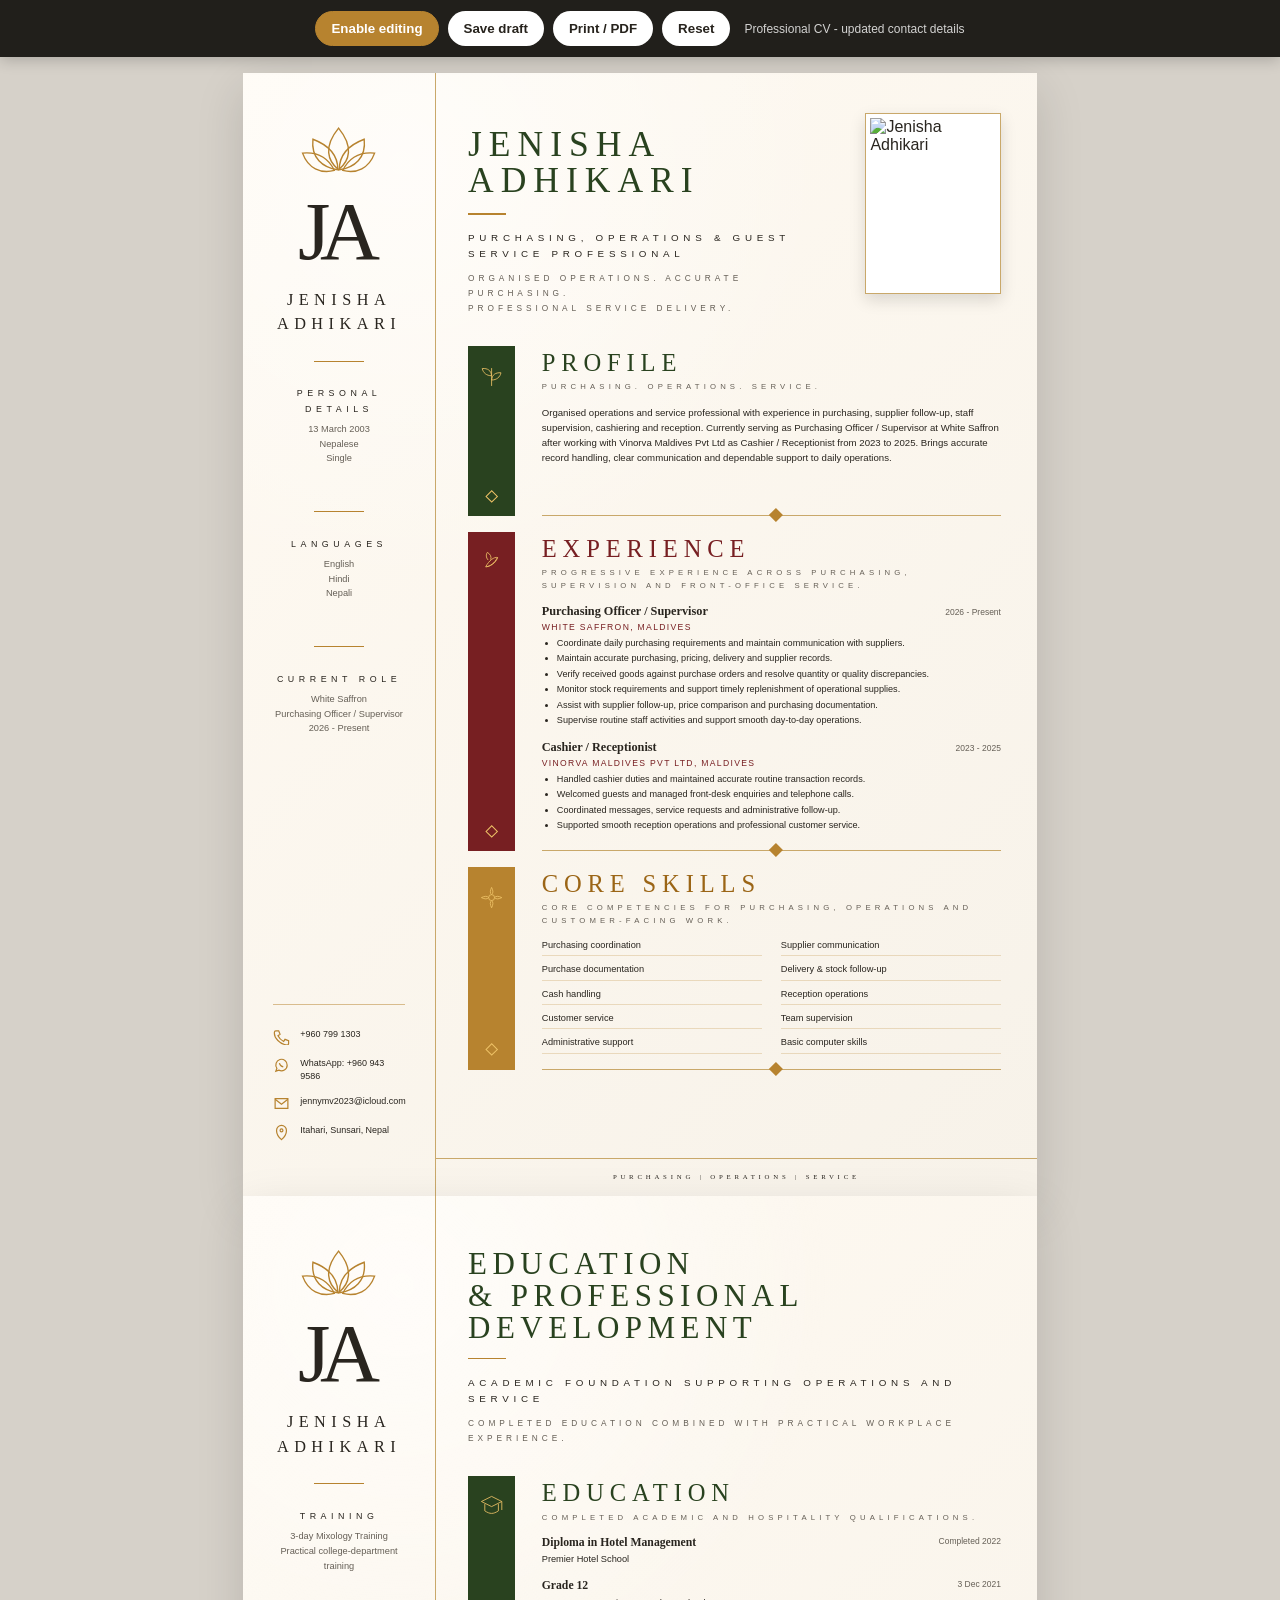
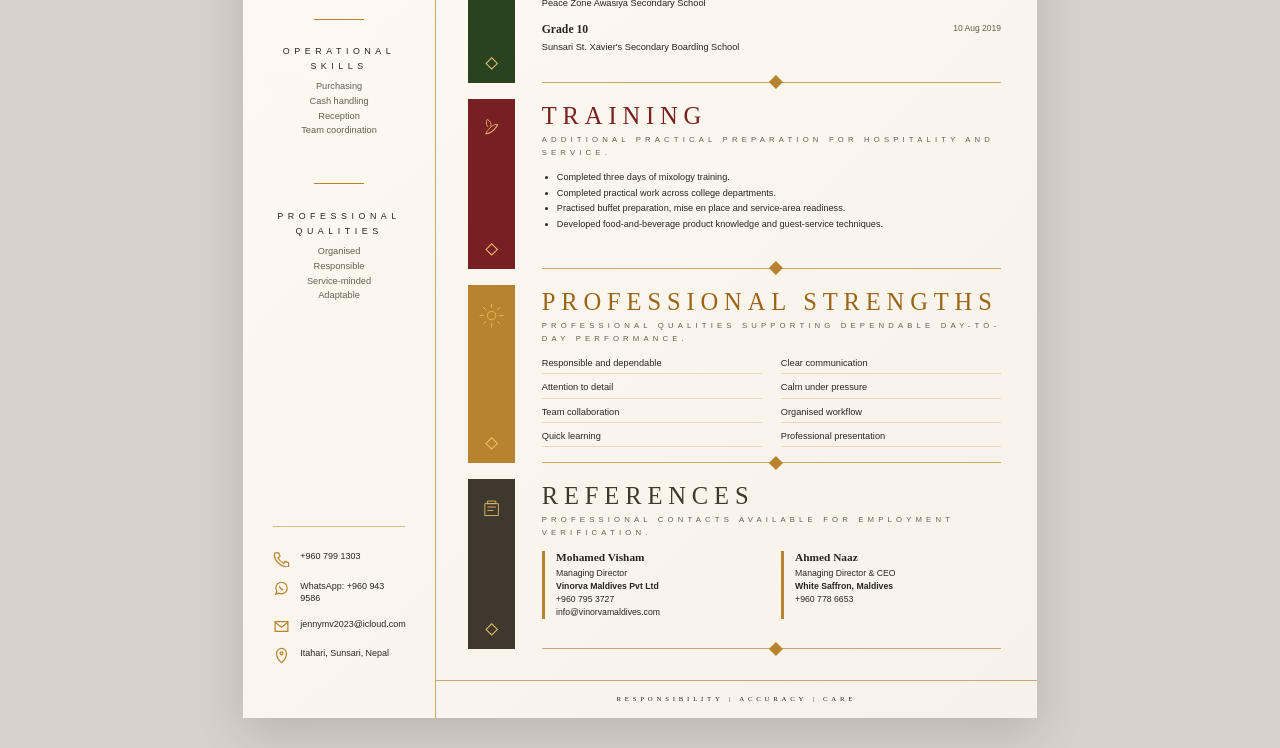
==== commit fcbdc282: "Keep Vinorva and White Saffron as CV references" ====
--- a/index.html
+++ b/index.html
@@ -179,8 +179,8 @@
 <section class="section red"><div class="band red"><svg fill="none" stroke="currentColor" stroke-width="2" viewbox="0 0 64 64"><path d="M18 42c8-15 20-24 28-22-2 8-11 20-28 22Z"></path><path d="M20 42c9-2 18-8 26-22M24 26c-6-6-5-14-2-18 7 4 10 10 8 17"></path></svg><span class="diamond"></span></div><div class="section-content"><h2 class="section-title">Training</h2><p class="section-sub">Additional practical preparation for hospitality and service.</p><ul class="clean-list"><li>Completed three days of mixology training.</li><li>Completed practical work across college departments.</li><li>Practised buffet preparation, mise en place and service-area readiness.</li><li>Developed food-and-beverage product knowledge and guest-service techniques.</li></ul></div></section>
 <section class="section gold"><div class="band gold"><svg fill="none" stroke="currentColor" stroke-width="2" viewbox="0 0 64 64"><circle cx="32" cy="32" r="10"></circle><path d="M32 4v10M32 50v10M4 32h10M50 32h10M12 12l7 7M45 45l7 7M52 12l-7 7M19 45l-7 7"></path></svg><span class="diamond"></span></div><div class="section-content"><h2 class="section-title">Professional Strengths</h2><p class="section-sub">Professional qualities supporting dependable day-to-day performance.</p><div class="skills"><div class="skill">Responsible and dependable</div><div class="skill">Clear communication</div><div class="skill">Attention to detail</div><div class="skill">Calm under pressure</div><div class="skill">Team collaboration</div><div class="skill">Organised workflow</div><div class="skill">Quick learning</div><div class="skill">Professional presentation</div></div></div></section>
 <section class="section charcoal"><div class="band charcoal"><svg fill="none" stroke="currentColor" stroke-width="2" viewbox="0 0 64 64"><path d="M16 18h32v28H16z"></path><path d="M22 12h20v6H22zM22 26h20M22 34h14"></path></svg><span class="diamond"></span></div><div class="section-content"><h2 class="section-title">References</h2><p class="section-sub">Professional contacts available for employment verification.</p><div class="reference">
-<div class="ref-card"><h3>Sunil Kumar Bhusal</h3><p>CEO<br/><strong>Premier Hotel School</strong><br/>+977 9851068269<br/>sunilbhusalemail@gmail.com</p></div>
-<div class="ref-card"><h3>Nigam Khanal</h3><p>Operation Manager<br/><strong>Premier Hotel School</strong><br/>+977 9802737214</p></div>
+<div class="ref-card"><h3>Mohamed Visham</h3><p>Managing Director<br/><strong>Vinorva Maldives Pvt Ltd</strong><br/>+960 795 3727<br/>info@vinorvamaldives.com</p></div>
+<div class="ref-card"><h3>Ahmed Naaz</h3><p>Managing Director &amp; CEO<br/><strong>White Saffron, Maldives</strong><br/>+960 778 6653</p></div>
 </div></div></section>
 </div>
 <footer class="footer">RESPONSIBILITY | ACCURACY | CARE</footer>
@@ -204,13 +204,14 @@
 window.addEventListener('orientationchange',()=>setTimeout(fitPreview,180));
 function setEditing(v){editing=v;doc.querySelectorAll('h1,h2,h3,p,li,.side-name,.side-copy,.title,.tagline,.job-title,.job-date,.job-place,.skill,.meta,.contact-row span,.footer').forEach(e=>e.contentEditable=v?'true':'false');document.getElementById('editBtn').textContent=v?'Finish editing':'Enable editing';status.textContent=v?'Editing enabled':'White Saffron CV theme';}
 document.getElementById('editBtn').onclick=()=>setEditing(!editing);
-document.getElementById('saveBtn').onclick=()=>{localStorage.setItem('jenisha-professional-cv-v6',doc.innerHTML);status.textContent='Draft saved in this browser';};
+document.getElementById('saveBtn').onclick=()=>{localStorage.setItem('jenisha-professional-cv-v7',doc.innerHTML);status.textContent='Draft saved in this browser';};
 document.getElementById('printBtn').onclick=()=>{setEditing(false);window.print();};
-document.getElementById('resetBtn').onclick=()=>{localStorage.removeItem('jenisha-professional-cv-v6');location.reload();};
+document.getElementById('resetBtn').onclick=()=>{localStorage.removeItem('jenisha-professional-cv-v7');location.reload();};
 localStorage.removeItem('jenisha-professional-cv-v3');
 localStorage.removeItem('jenisha-professional-cv-v4');
 localStorage.removeItem('jenisha-professional-cv-v5');
-const saved=localStorage.getItem('jenisha-professional-cv-v6');if(saved){doc.innerHTML=saved;status.textContent='Saved draft restored';}requestAnimationFrame(fitPreview);
+localStorage.removeItem('jenisha-professional-cv-v6');
+const saved=localStorage.getItem('jenisha-professional-cv-v7');if(saved){doc.innerHTML=saved;status.textContent='Saved draft restored';}requestAnimationFrame(fitPreview);
 </script>
 </body>
 </html>
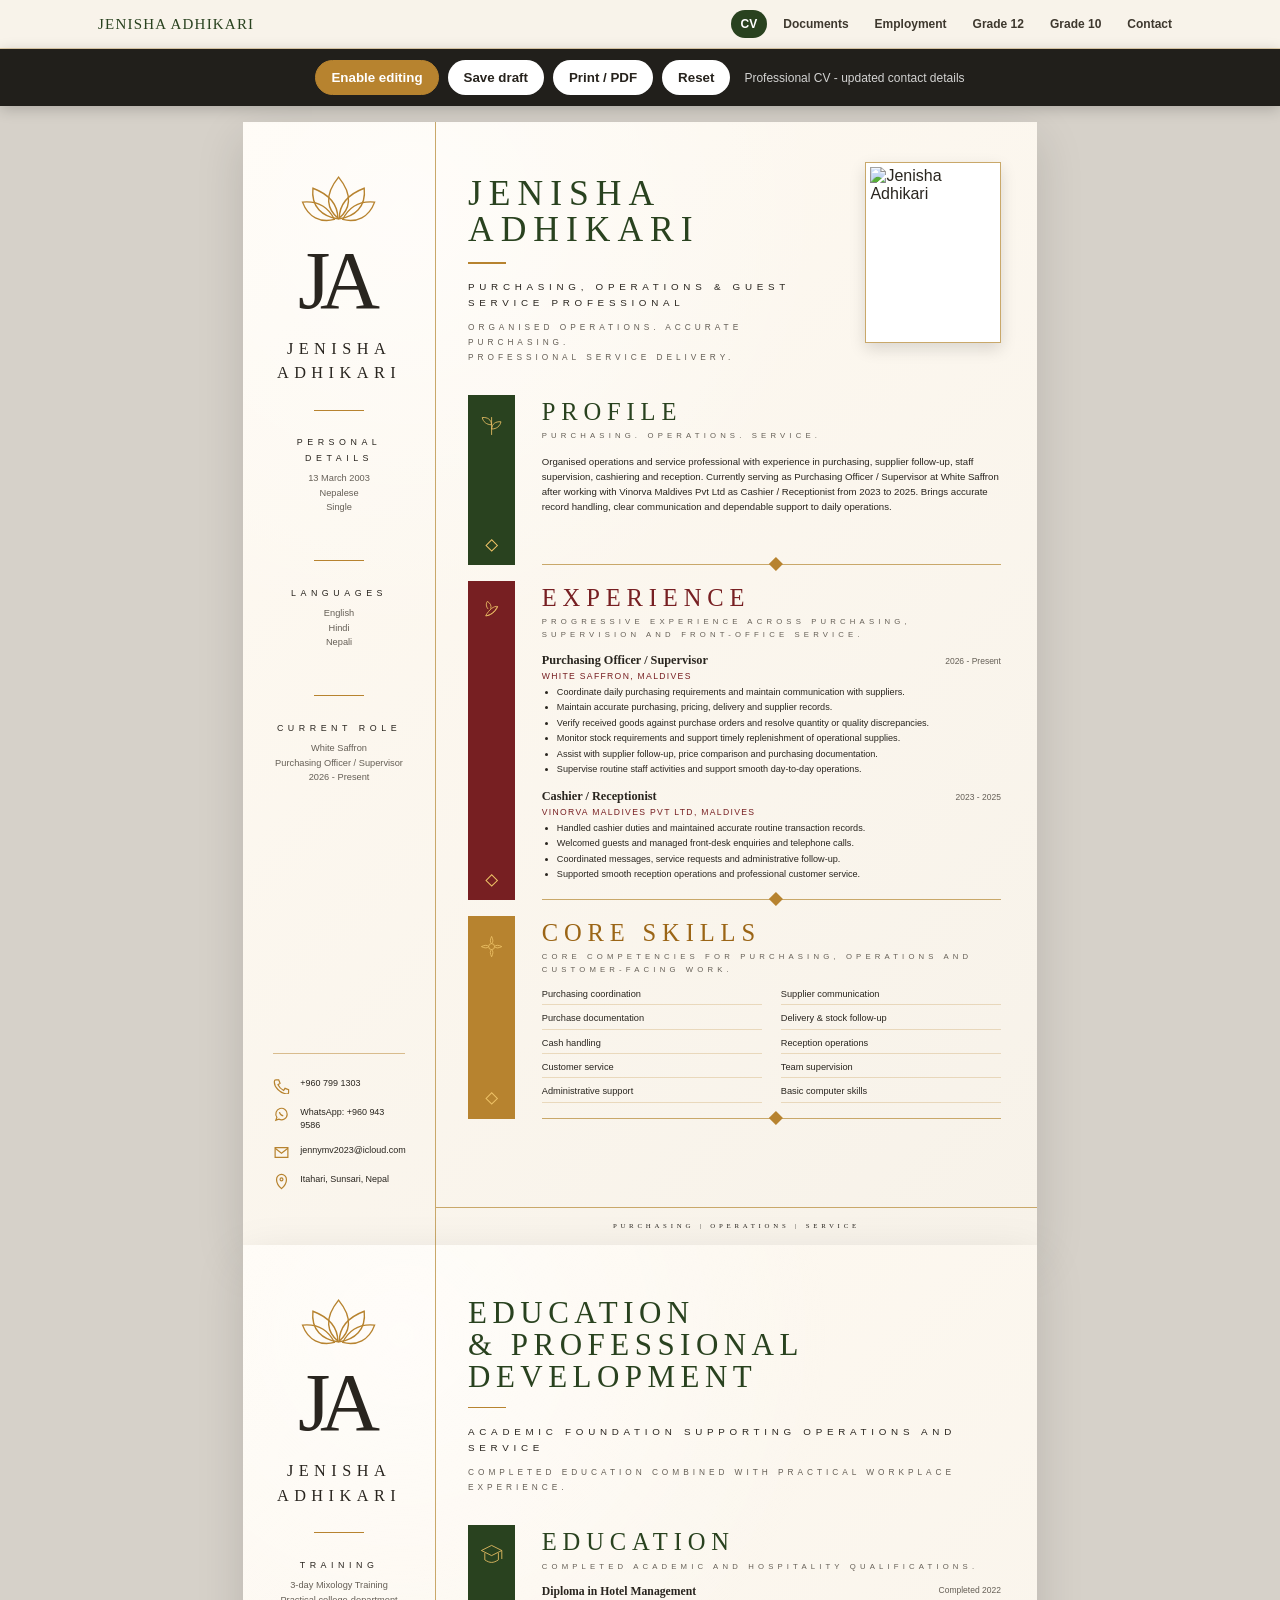
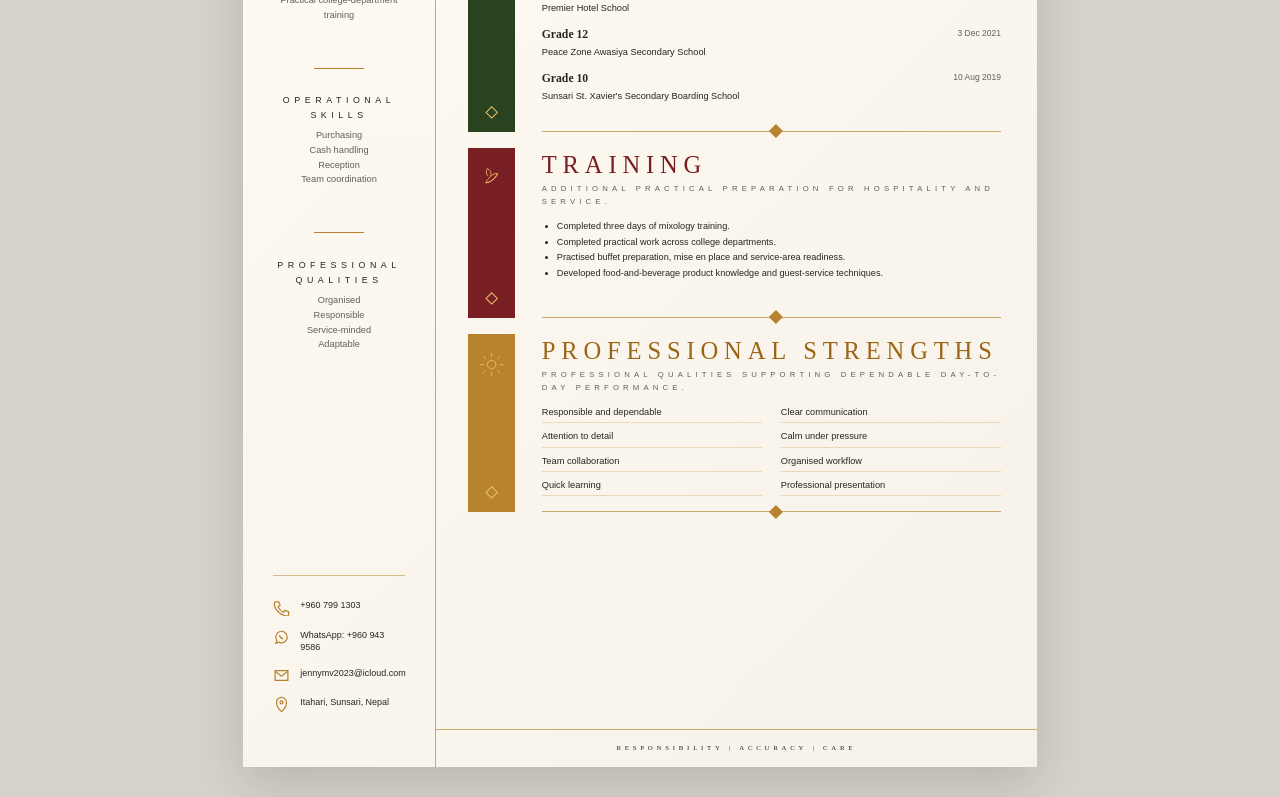
==== commit 27c8ff09: "Remove references and organize document navigation" ====
--- a/index.html
+++ b/index.html
@@ -112,9 +112,10 @@
 
 .footer{font-size:1.8mm;letter-spacing:1mm;white-space:nowrap;line-height:1;}
 @media print{.footer{font-size:1.8mm;letter-spacing:1mm;white-space:nowrap;line-height:1;}}
-</style>
+.site-nav{background:#f8f3ea;border-bottom:1px solid #c9a86a80;box-shadow:0 2px 10px #0000000b}.site-nav-inner{max-width:1120px;margin:0 auto;padding:10px 18px;display:flex;align-items:center;justify-content:space-between;gap:14px}.site-brand{font-family:Georgia,'Times New Roman',serif;font-size:15px;letter-spacing:1.2px;color:var(--green);text-decoration:none;text-transform:uppercase;white-space:nowrap}.site-links{display:flex;align-items:center;gap:6px;flex-wrap:wrap}.site-links a{font-size:12px;font-weight:700;color:var(--charcoal);text-decoration:none;padding:7px 10px;border-radius:999px}.site-links a:hover,.site-links a.active{background:var(--green);color:#fff}@media(max-width:700px){.site-nav-inner{align-items:flex-start;flex-direction:column}.site-links{width:100%;overflow-x:auto;flex-wrap:nowrap;padding-bottom:2px}.site-links a{white-space:nowrap}}@media print{.site-nav{display:none!important}}</style>
 </head>
 <body>
+<nav class="site-nav" aria-label="Website navigation"><div class="site-nav-inner"><a class="site-brand" href="./">Jenisha Adhikari</a><div class="site-links"><a class="active" href="./">CV</a><a href="documents.html">Documents</a><a href="documents.html#employment">Employment</a><a href="documents.html#grade12">Grade 12</a><a href="documents.html#grade10">Grade 10</a><a href="mailto:jennymv2023@icloud.com">Contact</a></div></div></nav>
 <div class="toolbar">
 <button class="primary" id="editBtn">Enable editing</button>
 <button id="saveBtn">Save draft</button>
@@ -178,10 +179,7 @@
 </div></section>
 <section class="section red"><div class="band red"><svg fill="none" stroke="currentColor" stroke-width="2" viewbox="0 0 64 64"><path d="M18 42c8-15 20-24 28-22-2 8-11 20-28 22Z"></path><path d="M20 42c9-2 18-8 26-22M24 26c-6-6-5-14-2-18 7 4 10 10 8 17"></path></svg><span class="diamond"></span></div><div class="section-content"><h2 class="section-title">Training</h2><p class="section-sub">Additional practical preparation for hospitality and service.</p><ul class="clean-list"><li>Completed three days of mixology training.</li><li>Completed practical work across college departments.</li><li>Practised buffet preparation, mise en place and service-area readiness.</li><li>Developed food-and-beverage product knowledge and guest-service techniques.</li></ul></div></section>
 <section class="section gold"><div class="band gold"><svg fill="none" stroke="currentColor" stroke-width="2" viewbox="0 0 64 64"><circle cx="32" cy="32" r="10"></circle><path d="M32 4v10M32 50v10M4 32h10M50 32h10M12 12l7 7M45 45l7 7M52 12l-7 7M19 45l-7 7"></path></svg><span class="diamond"></span></div><div class="section-content"><h2 class="section-title">Professional Strengths</h2><p class="section-sub">Professional qualities supporting dependable day-to-day performance.</p><div class="skills"><div class="skill">Responsible and dependable</div><div class="skill">Clear communication</div><div class="skill">Attention to detail</div><div class="skill">Calm under pressure</div><div class="skill">Team collaboration</div><div class="skill">Organised workflow</div><div class="skill">Quick learning</div><div class="skill">Professional presentation</div></div></div></section>
-<section class="section charcoal"><div class="band charcoal"><svg fill="none" stroke="currentColor" stroke-width="2" viewbox="0 0 64 64"><path d="M16 18h32v28H16z"></path><path d="M22 12h20v6H22zM22 26h20M22 34h14"></path></svg><span class="diamond"></span></div><div class="section-content"><h2 class="section-title">References</h2><p class="section-sub">Professional contacts available for employment verification.</p><div class="reference">
-<div class="ref-card"><h3>Mohamed Visham</h3><p>Managing Director<br/><strong>Vinorva Maldives Pvt Ltd</strong><br/>+960 795 3727<br/>info@vinorvamaldives.com</p></div>
-<div class="ref-card"><h3>Ahmed Naaz</h3><p>Managing Director &amp; CEO<br/><strong>White Saffron, Maldives</strong><br/>+960 778 6653</p></div>
-</div></div></section>
+
 </div>
 <footer class="footer">RESPONSIBILITY | ACCURACY | CARE</footer>
 </section>
@@ -204,14 +202,15 @@
 window.addEventListener('orientationchange',()=>setTimeout(fitPreview,180));
 function setEditing(v){editing=v;doc.querySelectorAll('h1,h2,h3,p,li,.side-name,.side-copy,.title,.tagline,.job-title,.job-date,.job-place,.skill,.meta,.contact-row span,.footer').forEach(e=>e.contentEditable=v?'true':'false');document.getElementById('editBtn').textContent=v?'Finish editing':'Enable editing';status.textContent=v?'Editing enabled':'White Saffron CV theme';}
 document.getElementById('editBtn').onclick=()=>setEditing(!editing);
-document.getElementById('saveBtn').onclick=()=>{localStorage.setItem('jenisha-professional-cv-v7',doc.innerHTML);status.textContent='Draft saved in this browser';};
+document.getElementById('saveBtn').onclick=()=>{localStorage.setItem('jenisha-professional-cv-v8',doc.innerHTML);status.textContent='Draft saved in this browser';};
 document.getElementById('printBtn').onclick=()=>{setEditing(false);window.print();};
-document.getElementById('resetBtn').onclick=()=>{localStorage.removeItem('jenisha-professional-cv-v7');location.reload();};
+document.getElementById('resetBtn').onclick=()=>{localStorage.removeItem('jenisha-professional-cv-v8');location.reload();};
 localStorage.removeItem('jenisha-professional-cv-v3');
 localStorage.removeItem('jenisha-professional-cv-v4');
 localStorage.removeItem('jenisha-professional-cv-v5');
 localStorage.removeItem('jenisha-professional-cv-v6');
-const saved=localStorage.getItem('jenisha-professional-cv-v7');if(saved){doc.innerHTML=saved;status.textContent='Saved draft restored';}requestAnimationFrame(fitPreview);
+localStorage.removeItem('jenisha-professional-cv-v7');
+const saved=localStorage.getItem('jenisha-professional-cv-v8');if(saved){doc.innerHTML=saved;status.textContent='Saved draft restored';}requestAnimationFrame(fitPreview);
 </script>
 </body>
 </html>
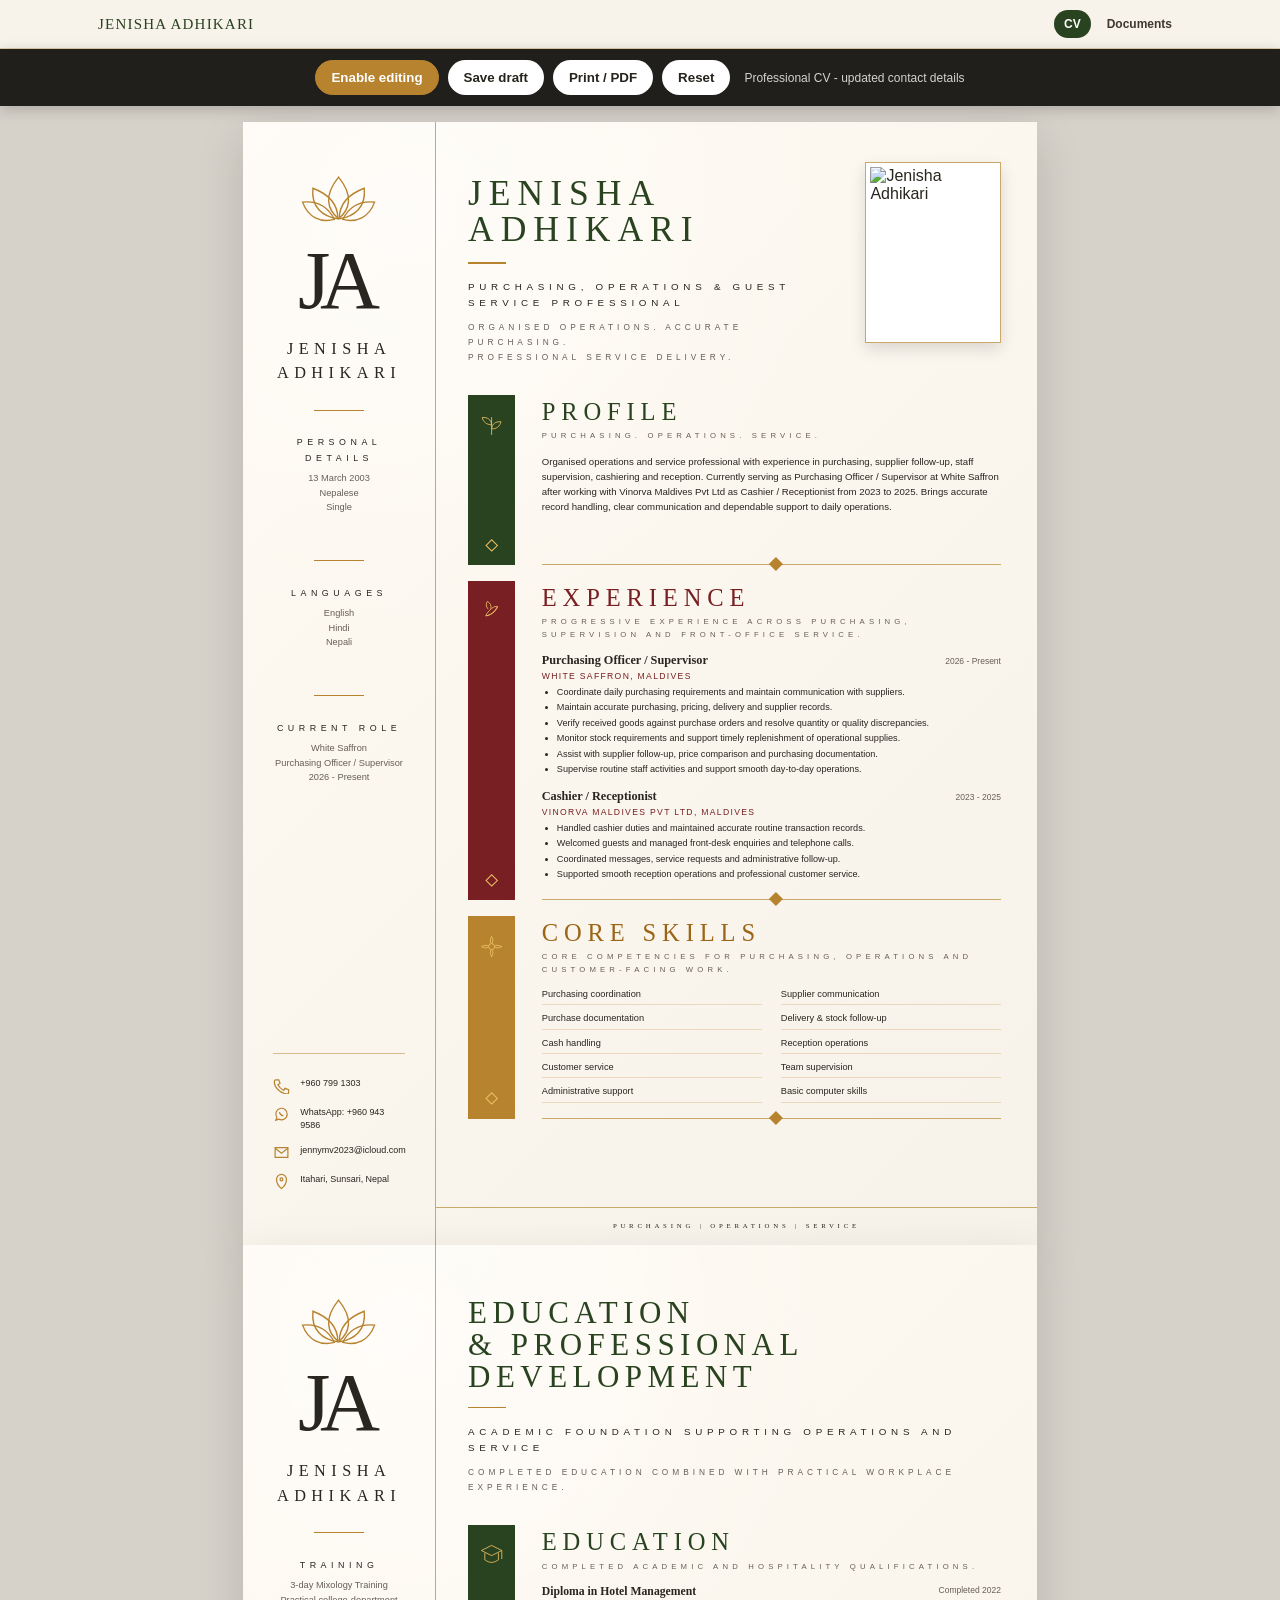
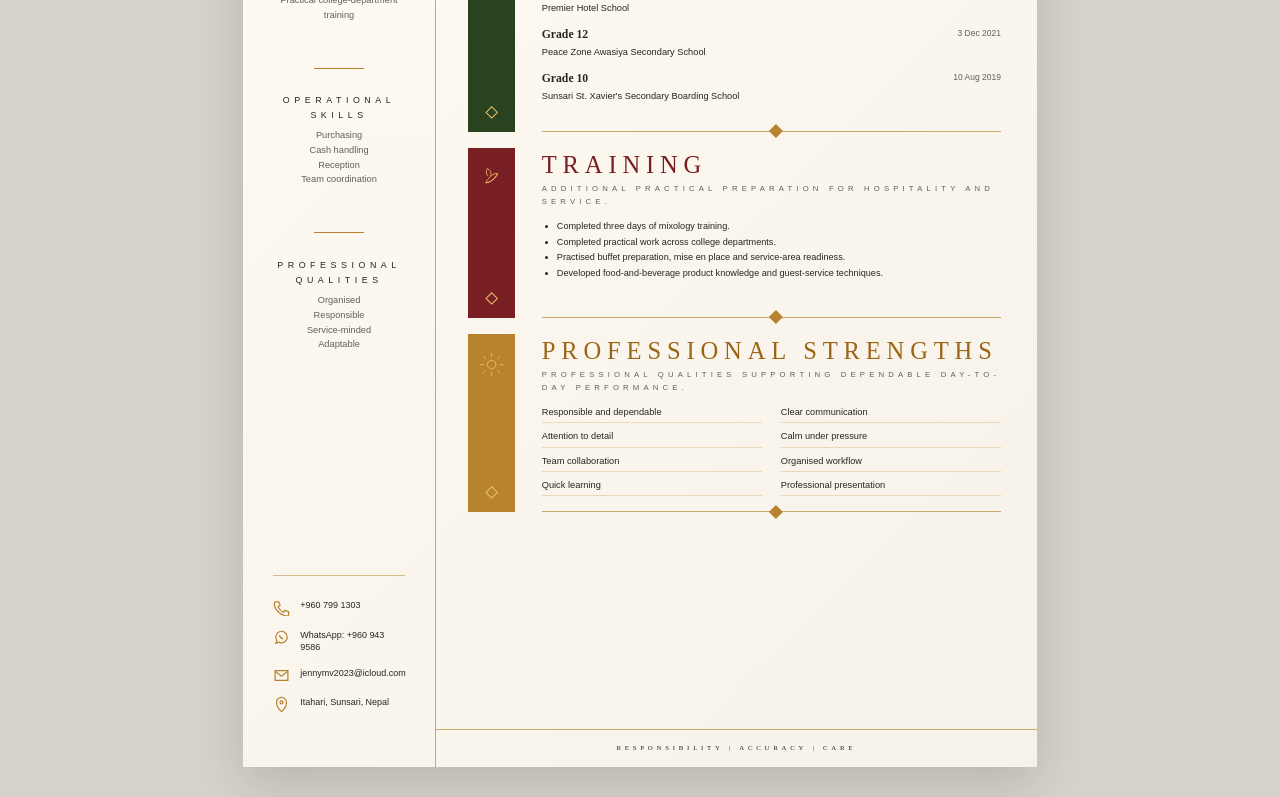
==== commit d7413e33: "Simplify CV navigation to CV and Documents" ====
--- a/index.html
+++ b/index.html
@@ -115,7 +115,7 @@
 .site-nav{background:#f8f3ea;border-bottom:1px solid #c9a86a80;box-shadow:0 2px 10px #0000000b}.site-nav-inner{max-width:1120px;margin:0 auto;padding:10px 18px;display:flex;align-items:center;justify-content:space-between;gap:14px}.site-brand{font-family:Georgia,'Times New Roman',serif;font-size:15px;letter-spacing:1.2px;color:var(--green);text-decoration:none;text-transform:uppercase;white-space:nowrap}.site-links{display:flex;align-items:center;gap:6px;flex-wrap:wrap}.site-links a{font-size:12px;font-weight:700;color:var(--charcoal);text-decoration:none;padding:7px 10px;border-radius:999px}.site-links a:hover,.site-links a.active{background:var(--green);color:#fff}@media(max-width:700px){.site-nav-inner{align-items:flex-start;flex-direction:column}.site-links{width:100%;overflow-x:auto;flex-wrap:nowrap;padding-bottom:2px}.site-links a{white-space:nowrap}}@media print{.site-nav{display:none!important}}</style>
 </head>
 <body>
-<nav class="site-nav" aria-label="Website navigation"><div class="site-nav-inner"><a class="site-brand" href="./">Jenisha Adhikari</a><div class="site-links"><a class="active" href="./">CV</a><a href="documents.html">Documents</a><a href="documents.html#employment">Employment</a><a href="documents.html#grade12">Grade 12</a><a href="documents.html#grade10">Grade 10</a><a href="mailto:jennymv2023@icloud.com">Contact</a></div></div></nav>
+<nav class="site-nav" aria-label="Website navigation"><div class="site-nav-inner"><a class="site-brand" href="./">Jenisha Adhikari</a><div class="site-links"><a class="active" href="./">CV</a><a href="documents.html">Documents</a></div></div></nav>
 <div class="toolbar">
 <button class="primary" id="editBtn">Enable editing</button>
 <button id="saveBtn">Save draft</button>
